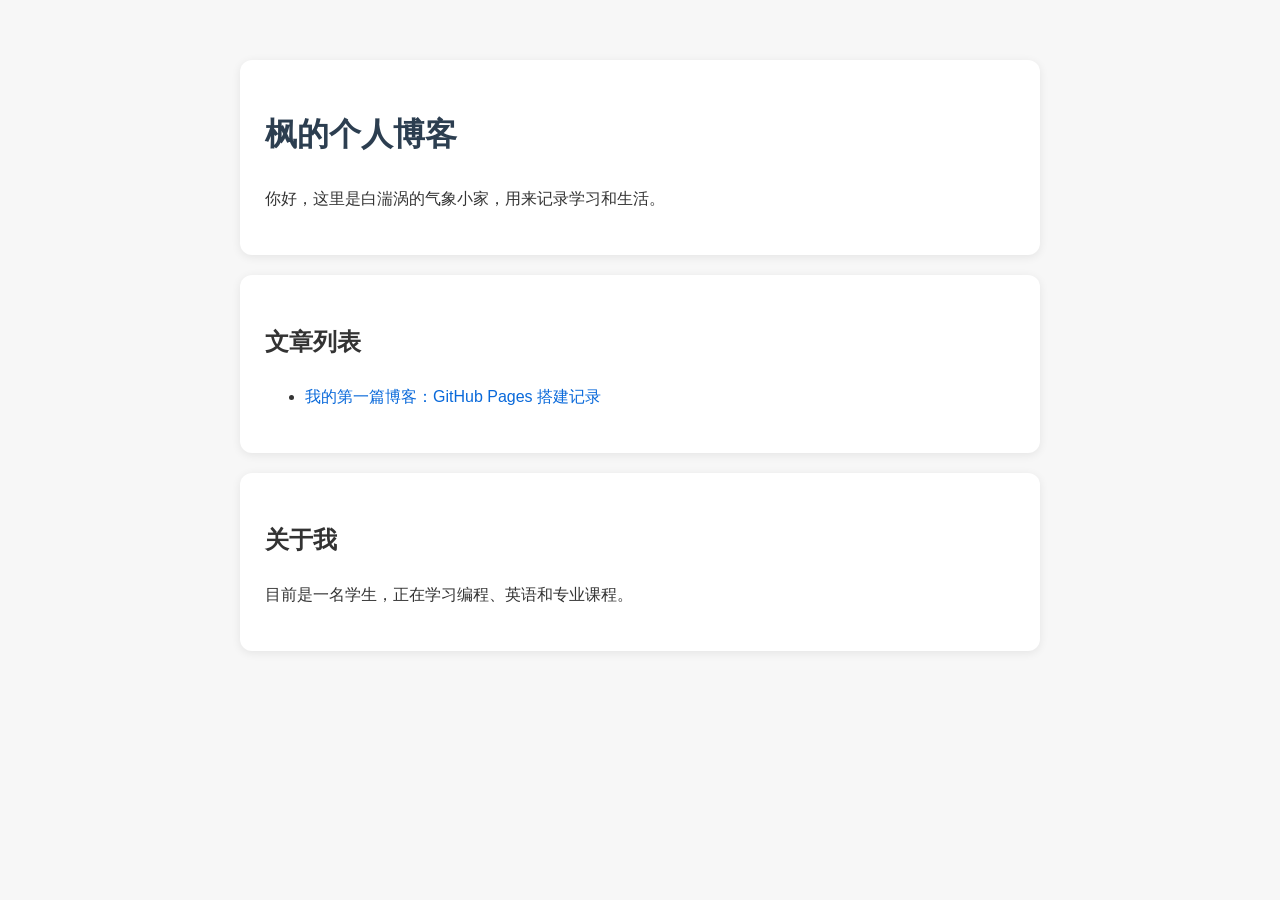
==== index.html @ 19059e26 "Update index.html" ====
<!DOCTYPE html>
<html lang="zh-CN">
<head>
  <meta charset="UTF-8">
  <title>白湍涡的个人博客</title>
  <style>
    body {
      font-family: Arial, "Microsoft YaHei", sans-serif;
      max-width: 800px;
      margin: 60px auto;
      padding: 0 20px;
      line-height: 1.8;
      background-color: #f7f7f7;
      color: #333;
    }

    h1 {
      color: #2c3e50;
    }

    a {
      color: #0969da;
      text-decoration: none;
    }

    .card {
      background: white;
      padding: 25px;
      border-radius: 12px;
      box-shadow: 0 2px 10px rgba(0,0,0,0.08);
      margin-bottom: 20px;
    }
  </style>
</head>
<body>
  <div class="card">
    <h1>枫的个人博客</h1>
    <p>你好，这里是白湍涡的气象小家，用来记录学习和生活。</p>
  </div>

  <div class="card">
    <h2>文章列表</h2>
    <ul>
      <li><a href="#">我的第一篇博客：GitHub Pages 搭建记录</a></li>
    </ul>
  </div>

  <div class="card">
    <h2>关于我</h2>
    <p>目前是一名学生，正在学习编程、英语和专业课程。</p>
  </div>
</body>
</html>
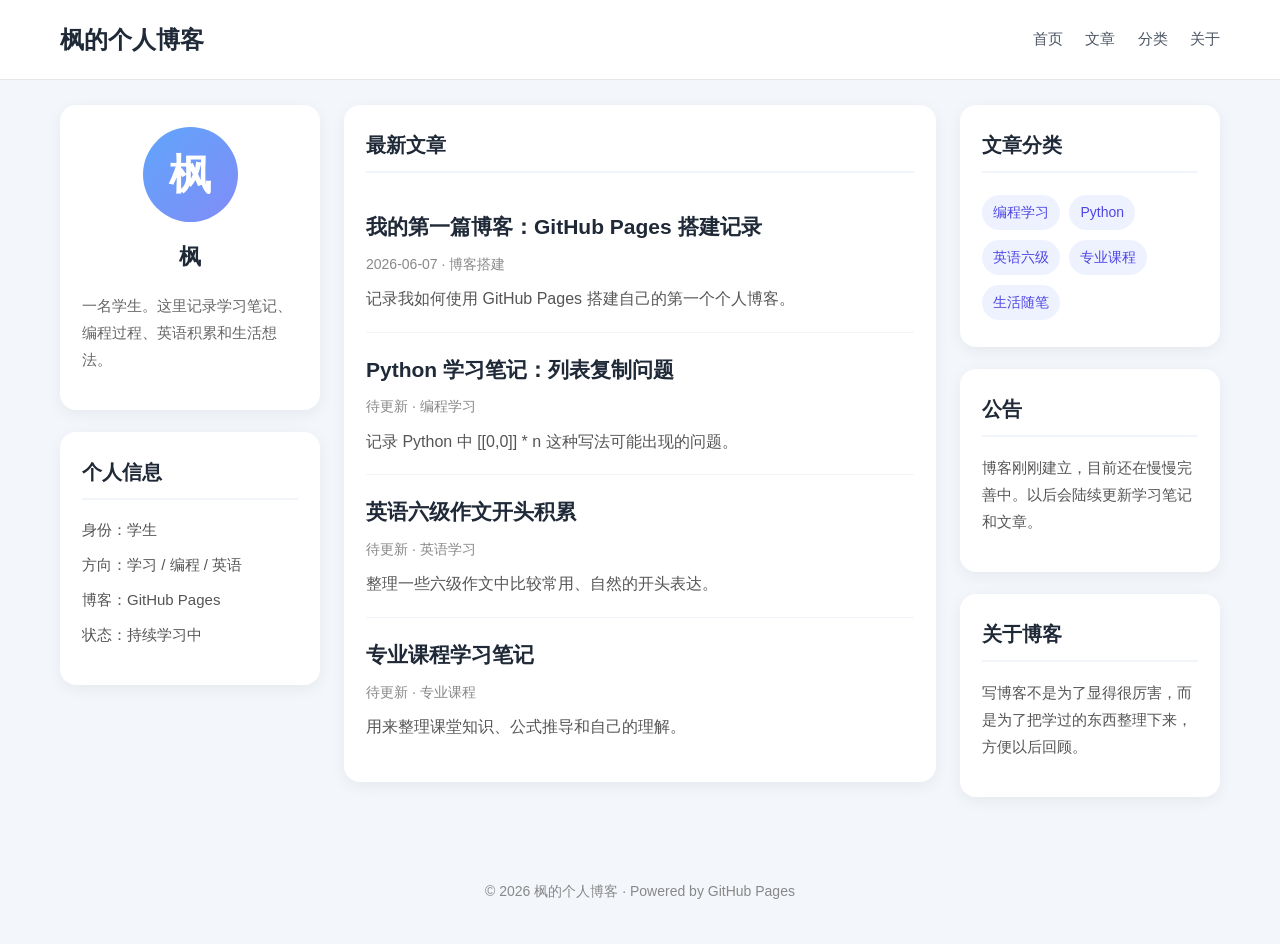
==== commit 3dee531d: "初始的页面" ====
--- a/index.html
+++ b/index.html
@@ -2,52 +2,322 @@
 <html lang="zh-CN">
 <head>
   <meta charset="UTF-8">
-  <title>白湍涡的个人博客</title>
+  <meta name="viewport" content="width=device-width, initial-scale=1.0">
+  <title>枫的个人博客</title>
+
   <style>
+    * {
+      box-sizing: border-box;
+    }
+
     body {
+      margin: 0;
       font-family: Arial, "Microsoft YaHei", sans-serif;
-      max-width: 800px;
-      margin: 60px auto;
+      background: #f3f6fb;
+      color: #333;
+      line-height: 1.8;
+    }
+
+    a {
+      color: #2563eb;
+      text-decoration: none;
+    }
+
+    a:hover {
+      text-decoration: underline;
+    }
+
+    .top {
+      background: white;
+      border-bottom: 1px solid #e5e7eb;
+      padding: 18px 0;
+      margin-bottom: 25px;
+    }
+
+    .top-inner {
+      max-width: 1200px;
+      margin: 0 auto;
       padding: 0 20px;
-      line-height: 1.8;
-      background-color: #f7f7f7;
-      color: #333;
-    }
-
-    h1 {
-      color: #2c3e50;
-    }
-
-    a {
-      color: #0969da;
-      text-decoration: none;
+      display: flex;
+      justify-content: space-between;
+      align-items: center;
+    }
+
+    .site-title {
+      font-size: 24px;
+      font-weight: bold;
+      color: #1f2937;
+    }
+
+    .nav a {
+      margin-left: 18px;
+      color: #4b5563;
+      font-size: 15px;
+    }
+
+    .container {
+      max-width: 1200px;
+      margin: 0 auto;
+      padding: 0 20px 40px;
+      display: grid;
+      grid-template-columns: 260px 1fr 260px;
+      gap: 24px;
     }
 
     .card {
       background: white;
-      padding: 25px;
-      border-radius: 12px;
-      box-shadow: 0 2px 10px rgba(0,0,0,0.08);
-      margin-bottom: 20px;
+      border-radius: 16px;
+      padding: 22px;
+      box-shadow: 0 4px 16px rgba(0, 0, 0, 0.06);
+      margin-bottom: 22px;
+    }
+
+    .card h2 {
+      margin-top: 0;
+      font-size: 20px;
+      color: #1f2937;
+      border-bottom: 2px solid #f1f5f9;
+      padding-bottom: 8px;
+    }
+
+    .profile {
+      text-align: center;
+    }
+
+    .avatar {
+      width: 95px;
+      height: 95px;
+      border-radius: 50%;
+      background: linear-gradient(135deg, #60a5fa, #818cf8);
+      color: white;
+      font-size: 42px;
+      font-weight: bold;
+      display: flex;
+      align-items: center;
+      justify-content: center;
+      margin: 0 auto 15px;
+    }
+
+    .name {
+      font-size: 22px;
+      font-weight: bold;
+      color: #1f2937;
+      margin-bottom: 8px;
+    }
+
+    .intro {
+      color: #666;
+      font-size: 15px;
+      text-align: left;
+    }
+
+    .info-list {
+      padding: 0;
+      list-style: none;
+      font-size: 15px;
+      color: #555;
+    }
+
+    .info-list li {
+      margin-bottom: 8px;
+    }
+
+    .article {
+      padding: 18px 0;
+      border-bottom: 1px solid #f1f5f9;
+    }
+
+    .article:last-child {
+      border-bottom: none;
+    }
+
+    .article h3 {
+      margin: 0 0 6px;
+      font-size: 21px;
+    }
+
+    .article h3 a {
+      color: #1f2937;
+    }
+
+    .article h3 a:hover {
+      color: #2563eb;
+    }
+
+    .meta {
+      color: #888;
+      font-size: 14px;
+      margin-bottom: 8px;
+    }
+
+    .summary {
+      color: #555;
+      margin: 0;
+    }
+
+    .tag {
+      display: inline-block;
+      background: #eef2ff;
+      color: #4f46e5;
+      padding: 5px 11px;
+      border-radius: 999px;
+      font-size: 14px;
+      margin: 5px 5px 5px 0;
+    }
+
+    .notice {
+      color: #555;
+      font-size: 15px;
+    }
+
+    .footer {
+      max-width: 1200px;
+      margin: 20px auto 40px;
+      text-align: center;
+      color: #888;
+      font-size: 14px;
+    }
+
+    @media (max-width: 900px) {
+      .container {
+        grid-template-columns: 1fr;
+      }
+
+      .top-inner {
+        flex-direction: column;
+        gap: 10px;
+      }
+
+      .nav a {
+        margin: 0 8px;
+      }
     }
   </style>
 </head>
+
 <body>
-  <div class="card">
-    <h1>枫的个人博客</h1>
-    <p>你好，这里是白湍涡的气象小家，用来记录学习和生活。</p>
-  </div>
-
-  <div class="card">
-    <h2>文章列表</h2>
-    <ul>
-      <li><a href="#">我的第一篇博客：GitHub Pages 搭建记录</a></li>
-    </ul>
-  </div>
-
-  <div class="card">
-    <h2>关于我</h2>
-    <p>目前是一名学生，正在学习编程、英语和专业课程。</p>
-  </div>
+
+  <header class="top">
+    <div class="top-inner">
+      <div class="site-title">枫的个人博客</div>
+
+      <nav class="nav">
+        <a href="index.html">首页</a>
+        <a href="#articles">文章</a>
+        <a href="#categories">分类</a>
+        <a href="#about">关于</a>
+      </nav>
+    </div>
+  </header>
+
+  <main class="container">
+
+    <!-- 左边：个人信息 -->
+    <aside class="left">
+
+      <section class="card profile">
+        <div class="avatar">枫</div>
+        <div class="name">枫</div>
+        <p class="intro">
+          一名学生。这里记录学习笔记、编程过程、英语积累和生活想法。
+        </p>
+      </section>
+
+      <section class="card">
+        <h2>个人信息</h2>
+        <ul class="info-list">
+          <li>身份：学生</li>
+          <li>方向：学习 / 编程 / 英语</li>
+          <li>博客：GitHub Pages</li>
+          <li>状态：持续学习中</li>
+        </ul>
+      </section>
+
+    </aside>
+
+    <!-- 中间：文章列表 -->
+    <section class="middle" id="articles">
+
+      <section class="card">
+        <h2>最新文章</h2>
+
+        <article class="article">
+          <h3>
+            <a href="post/my-first-blog.html">我的第一篇博客：GitHub Pages 搭建记录</a>
+          </h3>
+          <div class="meta">2026-06-07 · 博客搭建</div>
+          <p class="summary">
+            记录我如何使用 GitHub Pages 搭建自己的第一个个人博客。
+          </p>
+        </article>
+
+        <article class="article">
+          <h3>
+            <a href="#">Python 学习笔记：列表复制问题</a>
+          </h3>
+          <div class="meta">待更新 · 编程学习</div>
+          <p class="summary">
+            记录 Python 中 [[0,0]] * n 这种写法可能出现的问题。
+          </p>
+        </article>
+
+        <article class="article">
+          <h3>
+            <a href="#">英语六级作文开头积累</a>
+          </h3>
+          <div class="meta">待更新 · 英语学习</div>
+          <p class="summary">
+            整理一些六级作文中比较常用、自然的开头表达。
+          </p>
+        </article>
+
+        <article class="article">
+          <h3>
+            <a href="#">专业课程学习笔记</a>
+          </h3>
+          <div class="meta">待更新 · 专业课程</div>
+          <p class="summary">
+            用来整理课堂知识、公式推导和自己的理解。
+          </p>
+        </article>
+
+      </section>
+
+    </section>
+
+    <!-- 右边：分类和公告 -->
+    <aside class="right">
+
+      <section class="card" id="categories">
+        <h2>文章分类</h2>
+        <span class="tag">编程学习</span>
+        <span class="tag">Python</span>
+        <span class="tag">英语六级</span>
+        <span class="tag">专业课程</span>
+        <span class="tag">生活随笔</span>
+      </section>
+
+      <section class="card">
+        <h2>公告</h2>
+        <p class="notice">
+          博客刚刚建立，目前还在慢慢完善中。以后会陆续更新学习笔记和文章。
+        </p>
+      </section>
+
+      <section class="card" id="about">
+        <h2>关于博客</h2>
+        <p class="notice">
+          写博客不是为了显得很厉害，而是为了把学过的东西整理下来，方便以后回顾。
+        </p>
+      </section>
+
+    </aside>
+
+  </main>
+
+  <footer class="footer">
+    © 2026 枫的个人博客 · Powered by GitHub Pages
+  </footer>
+
 </body>
 </html>
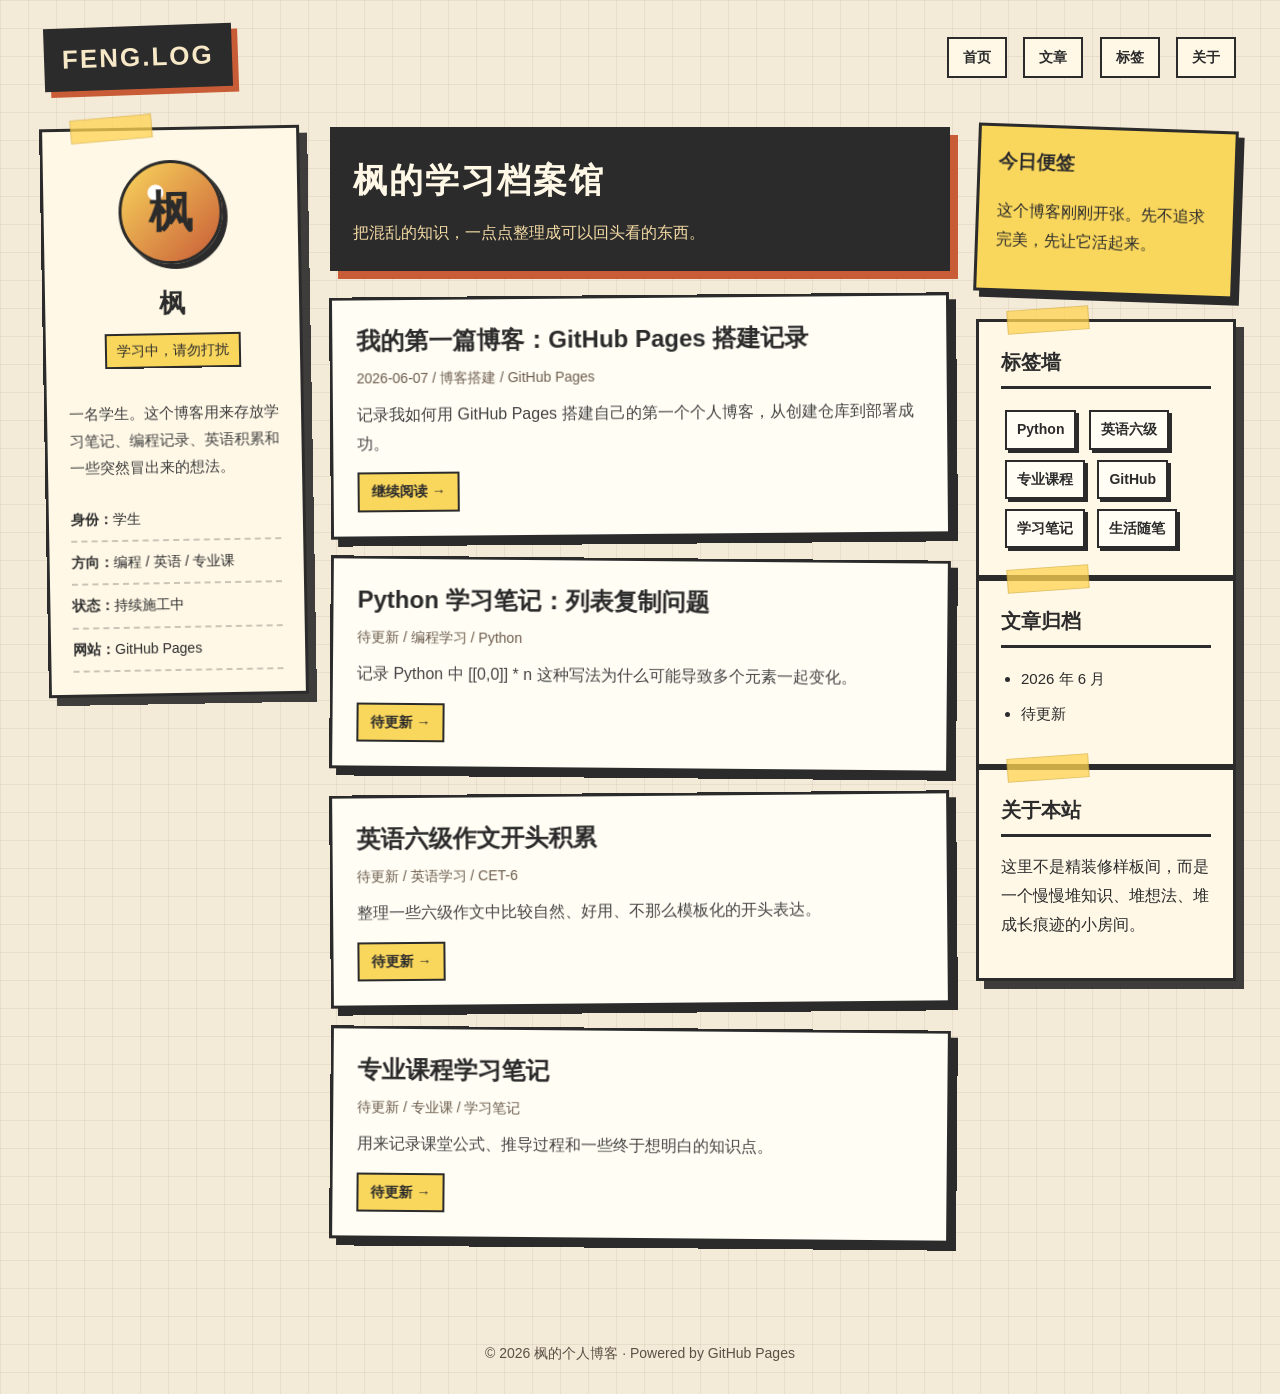
==== commit 43a6f3b7: "初始的页面" ====
--- a/index.html
+++ b/index.html
@@ -10,186 +10,327 @@
       box-sizing: border-box;
     }
 
+    html {
+      scroll-behavior: smooth;
+    }
+
     body {
       margin: 0;
-      font-family: Arial, "Microsoft YaHei", sans-serif;
-      background: #f3f6fb;
-      color: #333;
+      font-family: "Microsoft YaHei", Arial, sans-serif;
+      color: #2b2b2b;
       line-height: 1.8;
+
+      background-color: #f4ead8;
+      background-image:
+        linear-gradient(rgba(90, 70, 50, 0.08) 1px, transparent 1px),
+        linear-gradient(90deg, rgba(90, 70, 50, 0.08) 1px, transparent 1px);
+      background-size: 28px 28px;
     }
 
     a {
-      color: #2563eb;
+      color: inherit;
       text-decoration: none;
     }
 
-    a:hover {
-      text-decoration: underline;
-    }
-
-    .top {
-      background: white;
-      border-bottom: 1px solid #e5e7eb;
-      padding: 18px 0;
-      margin-bottom: 25px;
-    }
-
-    .top-inner {
-      max-width: 1200px;
-      margin: 0 auto;
-      padding: 0 20px;
+    .top-bar {
+      max-width: 1240px;
+      margin: 26px auto 18px;
+      padding: 0 24px;
       display: flex;
       justify-content: space-between;
       align-items: center;
     }
 
-    .site-title {
-      font-size: 24px;
+    .logo {
+      font-size: 26px;
+      font-weight: 900;
+      letter-spacing: 2px;
+      background: #2b2b2b;
+      color: #f7e8c8;
+      padding: 8px 18px;
+      transform: rotate(-2deg);
+      box-shadow: 6px 6px 0 #c85c37;
+    }
+
+    .nav a {
+      display: inline-block;
+      margin-left: 12px;
+      padding: 6px 14px;
+      border: 2px solid #2b2b2b;
+      background: #fff8e7;
+      font-size: 14px;
       font-weight: bold;
-      color: #1f2937;
-    }
-
-    .nav a {
-      margin-left: 18px;
-      color: #4b5563;
-      font-size: 15px;
-    }
-
-    .container {
-      max-width: 1200px;
+      transition: 0.2s;
+    }
+
+    .nav a:hover {
+      transform: translateY(-3px) rotate(-2deg);
+      background: #f9d65c;
+    }
+
+    .layout {
+      max-width: 1240px;
       margin: 0 auto;
-      padding: 0 20px 40px;
+      padding: 20px 24px 50px;
       display: grid;
       grid-template-columns: 260px 1fr 260px;
-      gap: 24px;
-    }
-
-    .card {
-      background: white;
-      border-radius: 16px;
+      gap: 26px;
+      align-items: start;
+    }
+
+    .panel {
+      background: #fff8e7;
+      border: 3px solid #2b2b2b;
+      box-shadow: 8px 8px 0 rgba(43, 43, 43, 0.9);
       padding: 22px;
-      box-shadow: 0 4px 16px rgba(0, 0, 0, 0.06);
-      margin-bottom: 22px;
-    }
-
-    .card h2 {
-      margin-top: 0;
-      font-size: 20px;
-      color: #1f2937;
-      border-bottom: 2px solid #f1f5f9;
-      padding-bottom: 8px;
-    }
-
-    .profile {
+      position: relative;
+    }
+
+    .panel::before {
+      content: "";
+      position: absolute;
+      width: 80px;
+      height: 22px;
+      background: rgba(255, 211, 80, 0.75);
+      top: -14px;
+      left: 28px;
+      transform: rotate(-4deg);
+      border: 1px solid rgba(0,0,0,0.12);
+    }
+
+    .profile-card {
       text-align: center;
+      transform: rotate(-1deg);
     }
 
     .avatar {
-      width: 95px;
-      height: 95px;
+      width: 104px;
+      height: 104px;
+      margin: 8px auto 16px;
       border-radius: 50%;
-      background: linear-gradient(135deg, #60a5fa, #818cf8);
-      color: white;
-      font-size: 42px;
-      font-weight: bold;
+      border: 3px solid #2b2b2b;
+      background:
+        radial-gradient(circle at 35% 30%, #fff 0 8%, transparent 9%),
+        linear-gradient(135deg, #f9d65c, #c85c37);
       display: flex;
       align-items: center;
       justify-content: center;
-      margin: 0 auto 15px;
+      font-size: 44px;
+      font-weight: 900;
+      color: #2b2b2b;
+      box-shadow: 5px 5px 0 #2b2b2b;
+      transition: 0.3s;
+    }
+
+    .avatar:hover {
+      transform: rotate(8deg) scale(1.06);
     }
 
     .name {
-      font-size: 22px;
+      font-size: 26px;
+      font-weight: 900;
+      margin-bottom: 6px;
+    }
+
+    .motto {
+      font-size: 14px;
+      background: #f9d65c;
+      display: inline-block;
+      padding: 3px 10px;
+      border: 2px solid #2b2b2b;
+      margin-bottom: 16px;
+    }
+
+    .profile-text {
+      text-align: left;
+      font-size: 15px;
+      color: #3f3f3f;
+    }
+
+    .info-list {
+      list-style: none;
+      padding: 0;
+      margin: 18px 0 0;
+      text-align: left;
+      font-size: 14px;
+    }
+
+    .info-list li {
+      border-bottom: 2px dashed rgba(43, 43, 43, 0.25);
+      padding: 8px 0;
+    }
+
+    .center-title {
+      margin: 0 0 24px;
+      padding: 20px;
+      border: 3px solid #2b2b2b;
+      background: #2b2b2b;
+      color: #fff8e7;
+      box-shadow: 8px 8px 0 #c85c37;
+    }
+
+    .center-title h1 {
+      margin: 0;
+      font-size: 34px;
+      letter-spacing: 2px;
+    }
+
+    .center-title p {
+      margin: 8px 0 0;
+      color: #f5dca6;
+    }
+
+    .article {
+      background: #fffdf4;
+      border: 3px solid #2b2b2b;
+      margin-bottom: 22px;
+      padding: 24px;
+      box-shadow: 7px 7px 0 #2b2b2b;
+      position: relative;
+      transition: 0.22s;
+    }
+
+    .article:nth-child(odd) {
+      transform: rotate(0.5deg);
+    }
+
+    .article:nth-child(even) {
+      transform: rotate(-0.5deg);
+    }
+
+    .article:hover {
+      transform: translateY(-6px) rotate(0deg);
+      box-shadow: 11px 11px 0 #c85c37;
+    }
+
+    .article h2 {
+      margin: 0 0 8px;
+      font-size: 24px;
+      line-height: 1.4;
+    }
+
+    .article h2 a:hover {
+      color: #c85c37;
+    }
+
+    .meta {
+      font-size: 14px;
+      color: #6b5b4b;
+      margin-bottom: 10px;
+    }
+
+    .summary {
+      margin: 0;
+      color: #444;
+    }
+
+    .read-more {
+      display: inline-block;
+      margin-top: 14px;
+      padding: 5px 12px;
+      background: #f9d65c;
+      border: 2px solid #2b2b2b;
       font-weight: bold;
-      color: #1f2937;
-      margin-bottom: 8px;
-    }
-
-    .intro {
-      color: #666;
-      font-size: 15px;
-      text-align: left;
-    }
-
-    .info-list {
-      padding: 0;
-      list-style: none;
-      font-size: 15px;
-      color: #555;
-    }
-
-    .info-list li {
-      margin-bottom: 8px;
-    }
-
-    .article {
-      padding: 18px 0;
-      border-bottom: 1px solid #f1f5f9;
-    }
-
-    .article:last-child {
-      border-bottom: none;
-    }
-
-    .article h3 {
-      margin: 0 0 6px;
-      font-size: 21px;
-    }
-
-    .article h3 a {
-      color: #1f2937;
-    }
-
-    .article h3 a:hover {
-      color: #2563eb;
-    }
-
-    .meta {
-      color: #888;
-      font-size: 14px;
-      margin-bottom: 8px;
-    }
-
-    .summary {
-      color: #555;
-      margin: 0;
+      font-size: 14px;
+      transition: 0.2s;
+    }
+
+    .read-more:hover {
+      background: #c85c37;
+      color: white;
+      transform: translateX(5px);
+    }
+
+    .side-title {
+      margin-top: 0;
+      font-size: 20px;
+      border-bottom: 3px solid #2b2b2b;
+      padding-bottom: 6px;
     }
 
     .tag {
       display: inline-block;
-      background: #eef2ff;
-      color: #4f46e5;
-      padding: 5px 11px;
-      border-radius: 999px;
-      font-size: 14px;
-      margin: 5px 5px 5px 0;
-    }
-
-    .notice {
-      color: #555;
+      border: 2px solid #2b2b2b;
+      background: #fffdf4;
+      padding: 5px 10px;
+      margin: 5px 4px;
+      font-size: 14px;
+      font-weight: bold;
+      box-shadow: 3px 3px 0 #2b2b2b;
+      transition: 0.2s;
+    }
+
+    .tag:hover {
+      background: #f9d65c;
+      transform: rotate(-4deg);
+    }
+
+    .note {
+      background: #f9d65c;
+      border: 3px solid #2b2b2b;
+      box-shadow: 6px 6px 0 #2b2b2b;
+      padding: 18px;
+      margin-bottom: 24px;
+      transform: rotate(2deg);
+    }
+
+    .note h3 {
+      margin-top: 0;
+    }
+
+    .archive-list {
+      padding-left: 20px;
       font-size: 15px;
     }
 
+    .archive-list li {
+      margin-bottom: 8px;
+    }
+
     .footer {
-      max-width: 1200px;
-      margin: 20px auto 40px;
       text-align: center;
-      color: #888;
-      font-size: 14px;
-    }
-
-    @media (max-width: 900px) {
-      .container {
+      padding: 28px;
+      font-size: 14px;
+      color: #5c5146;
+    }
+
+    @keyframes appear {
+      from {
+        opacity: 0;
+        transform: translateY(20px);
+      }
+
+      to {
+        opacity: 1;
+      }
+    }
+
+    .panel,
+    .article,
+    .center-title,
+    .note {
+      animation: appear 0.7s ease both;
+    }
+
+    @media (max-width: 980px) {
+      .layout {
         grid-template-columns: 1fr;
       }
 
-      .top-inner {
+      .profile-card,
+      .article:nth-child(odd),
+      .article:nth-child(even),
+      .note {
+        transform: none;
+      }
+
+      .top-bar {
         flex-direction: column;
-        gap: 10px;
+        gap: 18px;
       }
 
       .nav a {
-        margin: 0 8px;
+        margin: 5px;
       }
     }
   </style>
@@ -197,117 +338,127 @@
 
 <body>
 
-  <header class="top">
-    <div class="top-inner">
-      <div class="site-title">枫的个人博客</div>
-
-      <nav class="nav">
-        <a href="index.html">首页</a>
-        <a href="#articles">文章</a>
-        <a href="#categories">分类</a>
-        <a href="#about">关于</a>
-      </nav>
-    </div>
+  <header class="top-bar">
+    <div class="logo">FENG.LOG</div>
+
+    <nav class="nav">
+      <a href="index.html">首页</a>
+      <a href="#articles">文章</a>
+      <a href="#tags">标签</a>
+      <a href="#about">关于</a>
+    </nav>
   </header>
 
-  <main class="container">
-
-    <!-- 左边：个人信息 -->
+  <main class="layout">
+
+    <!-- 左栏：个人档案 -->
     <aside class="left">
 
-      <section class="card profile">
+      <section class="panel profile-card">
         <div class="avatar">枫</div>
         <div class="name">枫</div>
-        <p class="intro">
-          一名学生。这里记录学习笔记、编程过程、英语积累和生活想法。
-        </p>
-      </section>
-
-      <section class="card">
-        <h2>个人信息</h2>
+        <div class="motto">学习中，请勿打扰</div>
+
+        <p class="profile-text">
+          一名学生。这个博客用来存放学习笔记、编程记录、英语积累和一些突然冒出来的想法。
+        </p>
+
         <ul class="info-list">
-          <li>身份：学生</li>
-          <li>方向：学习 / 编程 / 英语</li>
-          <li>博客：GitHub Pages</li>
-          <li>状态：持续学习中</li>
+          <li><strong>身份：</strong>学生</li>
+          <li><strong>方向：</strong>编程 / 英语 / 专业课</li>
+          <li><strong>状态：</strong>持续施工中</li>
+          <li><strong>网站：</strong>GitHub Pages</li>
         </ul>
       </section>
 
     </aside>
 
-    <!-- 中间：文章列表 -->
+    <!-- 中栏：文章 -->
     <section class="middle" id="articles">
 
-      <section class="card">
-        <h2>最新文章</h2>
-
-        <article class="article">
-          <h3>
-            <a href="post/my-first-blog.html">我的第一篇博客：GitHub Pages 搭建记录</a>
-          </h3>
-          <div class="meta">2026-06-07 · 博客搭建</div>
-          <p class="summary">
-            记录我如何使用 GitHub Pages 搭建自己的第一个个人博客。
-          </p>
-        </article>
-
-        <article class="article">
-          <h3>
-            <a href="#">Python 学习笔记：列表复制问题</a>
-          </h3>
-          <div class="meta">待更新 · 编程学习</div>
-          <p class="summary">
-            记录 Python 中 [[0,0]] * n 这种写法可能出现的问题。
-          </p>
-        </article>
-
-        <article class="article">
-          <h3>
-            <a href="#">英语六级作文开头积累</a>
-          </h3>
-          <div class="meta">待更新 · 英语学习</div>
-          <p class="summary">
-            整理一些六级作文中比较常用、自然的开头表达。
-          </p>
-        </article>
-
-        <article class="article">
-          <h3>
-            <a href="#">专业课程学习笔记</a>
-          </h3>
-          <div class="meta">待更新 · 专业课程</div>
-          <p class="summary">
-            用来整理课堂知识、公式推导和自己的理解。
-          </p>
-        </article>
-
+      <div class="center-title">
+        <h1>枫的学习档案馆</h1>
+        <p>把混乱的知识，一点点整理成可以回头看的东西。</p>
+      </div>
+
+      <article class="article">
+        <h2>
+          <a href="post/my-first-blog.html">我的第一篇博客：GitHub Pages 搭建记录</a>
+        </h2>
+        <div class="meta">2026-06-07 / 博客搭建 / GitHub Pages</div>
+        <p class="summary">
+          记录我如何用 GitHub Pages 搭建自己的第一个个人博客，从创建仓库到部署成功。
+        </p>
+        <a class="read-more" href="post/my-first-blog.html">继续阅读 →</a>
+      </article>
+
+      <article class="article">
+        <h2>
+          <a href="#">Python 学习笔记：列表复制问题</a>
+        </h2>
+        <div class="meta">待更新 / 编程学习 / Python</div>
+        <p class="summary">
+          记录 Python 中 [[0,0]] * n 这种写法为什么可能导致多个元素一起变化。
+        </p>
+        <a class="read-more" href="#">待更新 →</a>
+      </article>
+
+      <article class="article">
+        <h2>
+          <a href="#">英语六级作文开头积累</a>
+        </h2>
+        <div class="meta">待更新 / 英语学习 / CET-6</div>
+        <p class="summary">
+          整理一些六级作文中比较自然、好用、不那么模板化的开头表达。
+        </p>
+        <a class="read-more" href="#">待更新 →</a>
+      </article>
+
+      <article class="article">
+        <h2>
+          <a href="#">专业课程学习笔记</a>
+        </h2>
+        <div class="meta">待更新 / 专业课 / 学习笔记</div>
+        <p class="summary">
+          用来记录课堂公式、推导过程和一些终于想明白的知识点。
+        </p>
+        <a class="read-more" href="#">待更新 →</a>
+      </article>
+
+    </section>
+
+    <!-- 右栏：便签、标签、归档 -->
+    <aside class="right">
+
+      <section class="note">
+        <h3>今日便签</h3>
+        <p>
+          这个博客刚刚开张。先不追求完美，先让它活起来。
+        </p>
       </section>
 
-    </section>
-
-    <!-- 右边：分类和公告 -->
-    <aside class="right">
-
-      <section class="card" id="categories">
-        <h2>文章分类</h2>
-        <span class="tag">编程学习</span>
+      <section class="panel" id="tags">
+        <h2 class="side-title">标签墙</h2>
         <span class="tag">Python</span>
         <span class="tag">英语六级</span>
         <span class="tag">专业课程</span>
+        <span class="tag">GitHub</span>
+        <span class="tag">学习笔记</span>
         <span class="tag">生活随笔</span>
       </section>
 
-      <section class="card">
-        <h2>公告</h2>
-        <p class="notice">
-          博客刚刚建立，目前还在慢慢完善中。以后会陆续更新学习笔记和文章。
-        </p>
+      <section class="panel">
+        <h2 class="side-title">文章归档</h2>
+        <ul class="archive-list">
+          <li>2026 年 6 月</li>
+          <li>待更新</li>
+        </ul>
       </section>
 
-      <section class="card" id="about">
-        <h2>关于博客</h2>
-        <p class="notice">
-          写博客不是为了显得很厉害，而是为了把学过的东西整理下来，方便以后回顾。
+      <section class="panel" id="about">
+        <h2 class="side-title">关于本站</h2>
+        <p>
+          这里不是精装修样板间，而是一个慢慢堆知识、堆想法、堆成长痕迹的小房间。
         </p>
       </section>
 
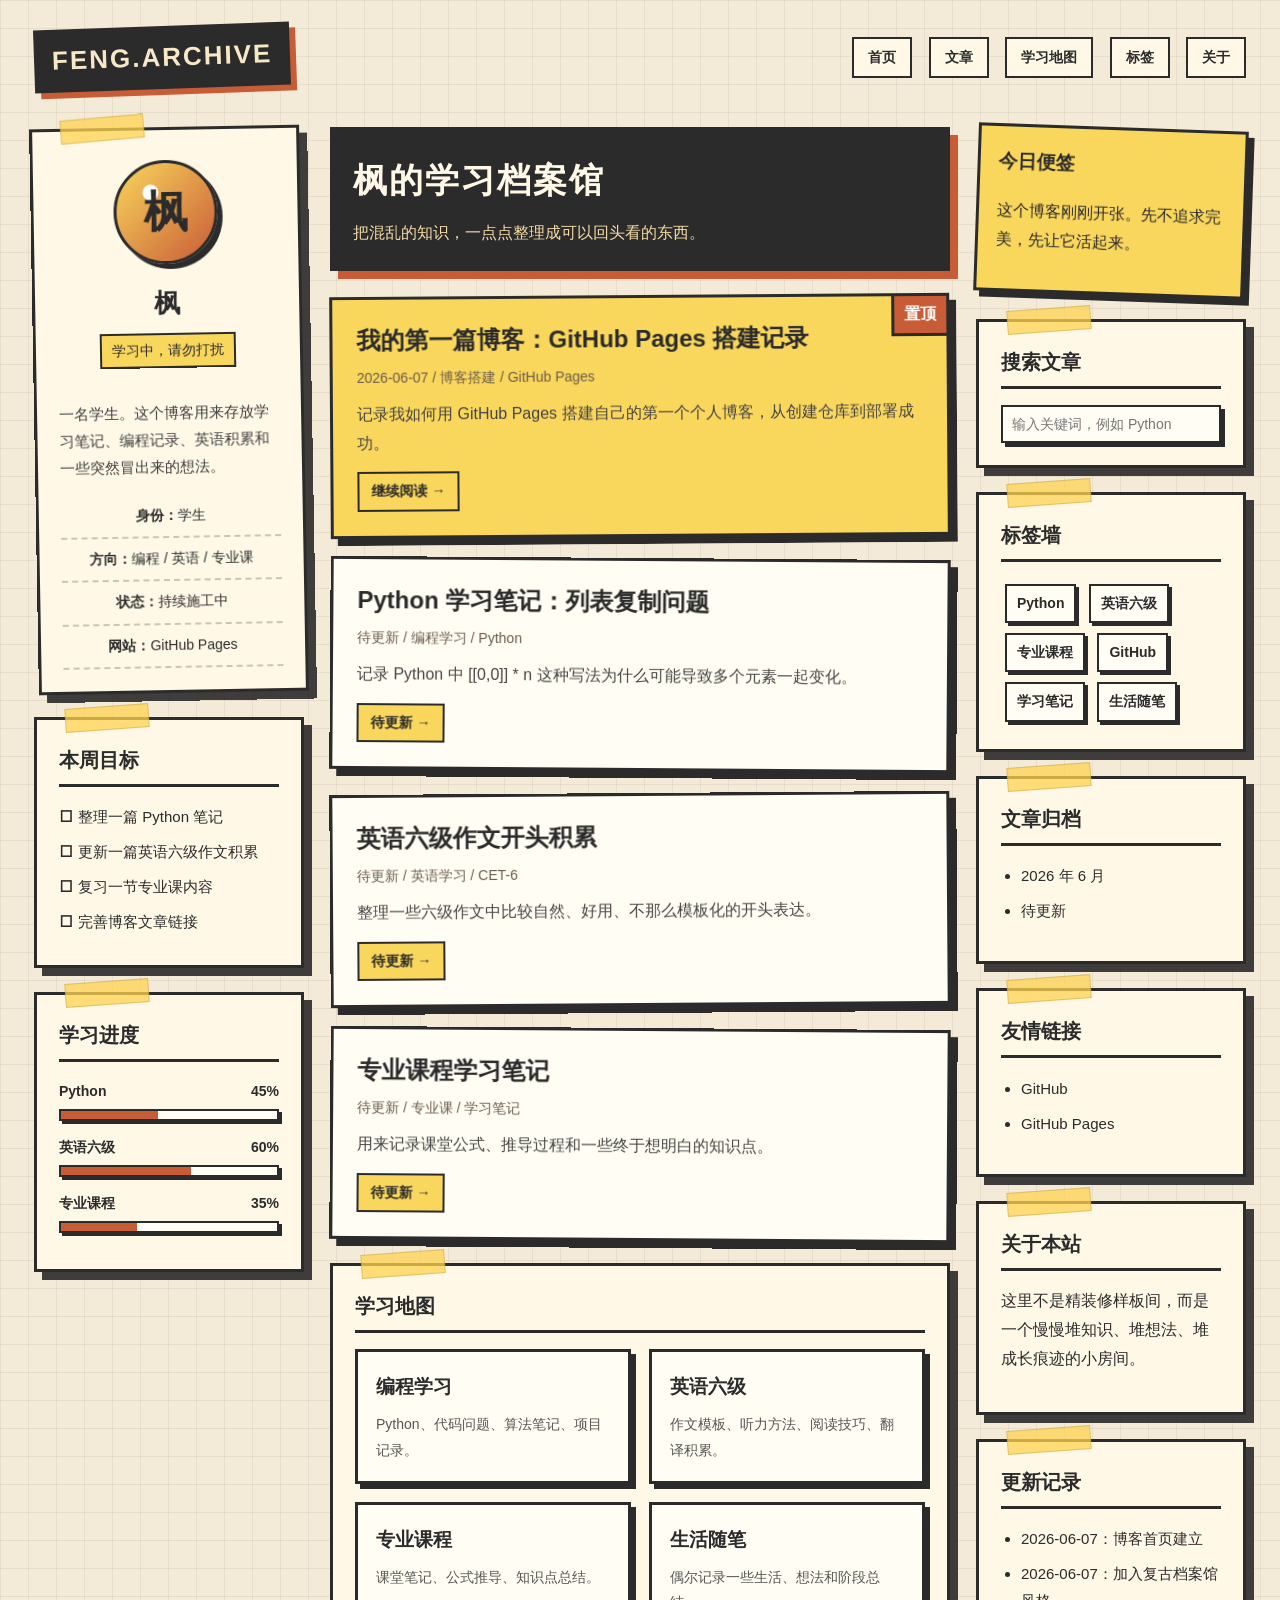
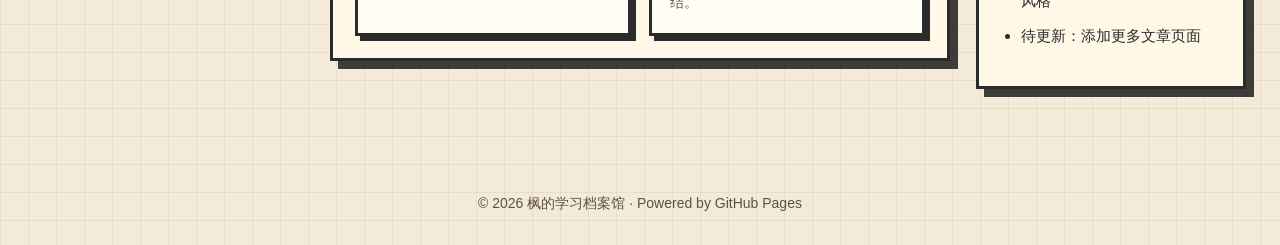
==== commit 8044ea64: "初始的页面-复古" ====
--- a/index.html
+++ b/index.html
@@ -3,7 +3,7 @@
 <head>
   <meta charset="UTF-8">
   <meta name="viewport" content="width=device-width, initial-scale=1.0">
-  <title>枫的个人博客</title>
+  <title>枫的学习档案馆</title>
 
   <style>
     * {
@@ -19,7 +19,6 @@
       font-family: "Microsoft YaHei", Arial, sans-serif;
       color: #2b2b2b;
       line-height: 1.8;
-
       background-color: #f4ead8;
       background-image:
         linear-gradient(rgba(90, 70, 50, 0.08) 1px, transparent 1px),
@@ -33,7 +32,7 @@
     }
 
     .top-bar {
-      max-width: 1240px;
+      max-width: 1260px;
       margin: 26px auto 18px;
       padding: 0 24px;
       display: flex;
@@ -69,11 +68,11 @@
     }
 
     .layout {
-      max-width: 1240px;
+      max-width: 1260px;
       margin: 0 auto;
       padding: 20px 24px 50px;
       display: grid;
-      grid-template-columns: 260px 1fr 260px;
+      grid-template-columns: 270px 1fr 270px;
       gap: 26px;
       align-items: start;
     }
@@ -84,18 +83,26 @@
       box-shadow: 8px 8px 0 rgba(43, 43, 43, 0.9);
       padding: 22px;
       position: relative;
+      margin-bottom: 24px;
     }
 
     .panel::before {
       content: "";
       position: absolute;
-      width: 80px;
+      width: 82px;
       height: 22px;
       background: rgba(255, 211, 80, 0.75);
       top: -14px;
       left: 28px;
       transform: rotate(-4deg);
       border: 1px solid rgba(0,0,0,0.12);
+    }
+
+    .panel h2 {
+      margin-top: 0;
+      font-size: 20px;
+      border-bottom: 3px solid #2b2b2b;
+      padding-bottom: 6px;
     }
 
     .profile-card {
@@ -150,14 +157,54 @@
     .info-list {
       list-style: none;
       padding: 0;
-      margin: 18px 0 0;
-      text-align: left;
+      margin: 14px 0 0;
       font-size: 14px;
     }
 
     .info-list li {
       border-bottom: 2px dashed rgba(43, 43, 43, 0.25);
       padding: 8px 0;
+    }
+
+    .check-list {
+      list-style: none;
+      padding: 0;
+      margin: 0;
+      font-size: 15px;
+    }
+
+    .check-list li {
+      margin: 8px 0;
+    }
+
+    .check-list li::before {
+      content: "☐ ";
+      font-weight: bold;
+    }
+
+    .progress-box {
+      margin-bottom: 14px;
+    }
+
+    .progress-title {
+      display: flex;
+      justify-content: space-between;
+      font-size: 14px;
+      font-weight: bold;
+    }
+
+    .bar {
+      height: 12px;
+      border: 2px solid #2b2b2b;
+      background: #fffdf4;
+      margin-top: 5px;
+      box-shadow: 3px 3px 0 #2b2b2b;
+    }
+
+    .bar span {
+      display: block;
+      height: 100%;
+      background: #c85c37;
     }
 
     .center-title {
@@ -191,11 +238,11 @@
     }
 
     .article:nth-child(odd) {
-      transform: rotate(0.5deg);
+      transform: rotate(0.4deg);
     }
 
     .article:nth-child(even) {
-      transform: rotate(-0.5deg);
+      transform: rotate(-0.4deg);
     }
 
     .article:hover {
@@ -241,28 +288,50 @@
       transform: translateX(5px);
     }
 
-    .side-title {
-      margin-top: 0;
-      font-size: 20px;
-      border-bottom: 3px solid #2b2b2b;
-      padding-bottom: 6px;
-    }
-
-    .tag {
-      display: inline-block;
-      border: 2px solid #2b2b2b;
+    .pinned {
+      background: #f9d65c;
+    }
+
+    .pinned::after {
+      content: "置顶";
+      position: absolute;
+      top: -3px;
+      right: -3px;
+      background: #c85c37;
+      color: white;
+      border: 3px solid #2b2b2b;
+      padding: 4px 10px;
+      font-weight: bold;
+    }
+
+    .map-grid {
+      display: grid;
+      grid-template-columns: 1fr 1fr;
+      gap: 18px;
+    }
+
+    .map-card {
       background: #fffdf4;
-      padding: 5px 10px;
-      margin: 5px 4px;
-      font-size: 14px;
-      font-weight: bold;
-      box-shadow: 3px 3px 0 #2b2b2b;
+      border: 3px solid #2b2b2b;
+      box-shadow: 5px 5px 0 #2b2b2b;
+      padding: 18px;
       transition: 0.2s;
     }
 
-    .tag:hover {
-      background: #f9d65c;
-      transform: rotate(-4deg);
+    .map-card:hover {
+      transform: translateY(-4px);
+      box-shadow: 7px 7px 0 #c85c37;
+    }
+
+    .map-card h3 {
+      margin: 0 0 8px;
+      font-size: 19px;
+    }
+
+    .map-card p {
+      margin: 0;
+      font-size: 14px;
+      color: #555;
     }
 
     .note {
@@ -278,12 +347,43 @@
       margin-top: 0;
     }
 
-    .archive-list {
+    .search-box input {
+      width: 100%;
+      padding: 9px;
+      border: 2px solid #2b2b2b;
+      background: #fffdf4;
+      font-size: 14px;
+      outline: none;
+      box-shadow: 4px 4px 0 #2b2b2b;
+    }
+
+    .tag {
+      display: inline-block;
+      border: 2px solid #2b2b2b;
+      background: #fffdf4;
+      padding: 5px 10px;
+      margin: 5px 4px;
+      font-size: 14px;
+      font-weight: bold;
+      box-shadow: 3px 3px 0 #2b2b2b;
+      transition: 0.2s;
+    }
+
+    .tag:hover {
+      background: #f9d65c;
+      transform: rotate(-4deg);
+    }
+
+    .archive-list,
+    .link-list,
+    .update-list {
       padding-left: 20px;
       font-size: 15px;
     }
 
-    .archive-list li {
+    .archive-list li,
+    .link-list li,
+    .update-list li {
       margin-bottom: 8px;
     }
 
@@ -308,7 +408,8 @@
     .panel,
     .article,
     .center-title,
-    .note {
+    .note,
+    .map-card {
       animation: appear 0.7s ease both;
     }
 
@@ -332,6 +433,10 @@
       .nav a {
         margin: 5px;
       }
+
+      .map-grid {
+        grid-template-columns: 1fr;
+      }
     }
   </style>
 </head>
@@ -339,11 +444,12 @@
 <body>
 
   <header class="top-bar">
-    <div class="logo">FENG.LOG</div>
+    <div class="logo">FENG.ARCHIVE</div>
 
     <nav class="nav">
       <a href="index.html">首页</a>
       <a href="#articles">文章</a>
+      <a href="#map">学习地图</a>
       <a href="#tags">标签</a>
       <a href="#about">关于</a>
     </nav>
@@ -371,9 +477,47 @@
         </ul>
       </section>
 
+      <section class="panel">
+        <h2>本周目标</h2>
+        <ul class="check-list">
+          <li>整理一篇 Python 笔记</li>
+          <li>更新一篇英语六级作文积累</li>
+          <li>复习一节专业课内容</li>
+          <li>完善博客文章链接</li>
+        </ul>
+      </section>
+
+      <section class="panel">
+        <h2>学习进度</h2>
+
+        <div class="progress-box">
+          <div class="progress-title">
+            <span>Python</span>
+            <span>45%</span>
+          </div>
+          <div class="bar"><span style="width: 45%;"></span></div>
+        </div>
+
+        <div class="progress-box">
+          <div class="progress-title">
+            <span>英语六级</span>
+            <span>60%</span>
+          </div>
+          <div class="bar"><span style="width: 60%;"></span></div>
+        </div>
+
+        <div class="progress-box">
+          <div class="progress-title">
+            <span>专业课程</span>
+            <span>35%</span>
+          </div>
+          <div class="bar"><span style="width: 35%;"></span></div>
+        </div>
+      </section>
+
     </aside>
 
-    <!-- 中栏：文章 -->
+    <!-- 中栏：主要内容 -->
     <section class="middle" id="articles">
 
       <div class="center-title">
@@ -381,7 +525,7 @@
         <p>把混乱的知识，一点点整理成可以回头看的东西。</p>
       </div>
 
-      <article class="article">
+      <article class="article pinned" data-title="GitHub Pages 博客搭建记录">
         <h2>
           <a href="post/my-first-blog.html">我的第一篇博客：GitHub Pages 搭建记录</a>
         </h2>
@@ -392,7 +536,7 @@
         <a class="read-more" href="post/my-first-blog.html">继续阅读 →</a>
       </article>
 
-      <article class="article">
+      <article class="article" data-title="Python 学习笔记 列表复制问题">
         <h2>
           <a href="#">Python 学习笔记：列表复制问题</a>
         </h2>
@@ -403,7 +547,7 @@
         <a class="read-more" href="#">待更新 →</a>
       </article>
 
-      <article class="article">
+      <article class="article" data-title="英语六级作文开头积累">
         <h2>
           <a href="#">英语六级作文开头积累</a>
         </h2>
@@ -414,7 +558,7 @@
         <a class="read-more" href="#">待更新 →</a>
       </article>
 
-      <article class="article">
+      <article class="article" data-title="专业课程学习笔记">
         <h2>
           <a href="#">专业课程学习笔记</a>
         </h2>
@@ -425,9 +569,35 @@
         <a class="read-more" href="#">待更新 →</a>
       </article>
 
+      <section class="panel" id="map">
+        <h2>学习地图</h2>
+
+        <div class="map-grid">
+          <div class="map-card">
+            <h3>编程学习</h3>
+            <p>Python、代码问题、算法笔记、项目记录。</p>
+          </div>
+
+          <div class="map-card">
+            <h3>英语六级</h3>
+            <p>作文模板、听力方法、阅读技巧、翻译积累。</p>
+          </div>
+
+          <div class="map-card">
+            <h3>专业课程</h3>
+            <p>课堂笔记、公式推导、知识点总结。</p>
+          </div>
+
+          <div class="map-card">
+            <h3>生活随笔</h3>
+            <p>偶尔记录一些生活、想法和阶段总结。</p>
+          </div>
+        </div>
+      </section>
+
     </section>
 
-    <!-- 右栏：便签、标签、归档 -->
+    <!-- 右栏：工具区 -->
     <aside class="right">
 
       <section class="note">
@@ -437,8 +607,13 @@
         </p>
       </section>
 
+      <section class="panel search-box">
+        <h2>搜索文章</h2>
+        <input type="text" id="searchInput" placeholder="输入关键词，例如 Python">
+      </section>
+
       <section class="panel" id="tags">
-        <h2 class="side-title">标签墙</h2>
+        <h2>标签墙</h2>
         <span class="tag">Python</span>
         <span class="tag">英语六级</span>
         <span class="tag">专业课程</span>
@@ -448,27 +623,64 @@
       </section>
 
       <section class="panel">
-        <h2 class="side-title">文章归档</h2>
+        <h2>文章归档</h2>
         <ul class="archive-list">
           <li>2026 年 6 月</li>
           <li>待更新</li>
         </ul>
       </section>
 
+      <section class="panel">
+        <h2>友情链接</h2>
+        <ul class="link-list">
+          <li><a href="https://github.com/" target="_blank">GitHub</a></li>
+          <li><a href="https://pages.github.com/" target="_blank">GitHub Pages</a></li>
+        </ul>
+      </section>
+
       <section class="panel" id="about">
-        <h2 class="side-title">关于本站</h2>
+        <h2>关于本站</h2>
         <p>
           这里不是精装修样板间，而是一个慢慢堆知识、堆想法、堆成长痕迹的小房间。
         </p>
       </section>
 
+      <section class="panel">
+        <h2>更新记录</h2>
+        <ul class="update-list">
+          <li>2026-06-07：博客首页建立</li>
+          <li>2026-06-07：加入复古档案馆风格</li>
+          <li>待更新：添加更多文章页面</li>
+        </ul>
+      </section>
+
     </aside>
 
   </main>
 
   <footer class="footer">
-    © 2026 枫的个人博客 · Powered by GitHub Pages
+    © 2026 枫的学习档案馆 · Powered by GitHub Pages
   </footer>
+
+  <script>
+    const searchInput = document.getElementById("searchInput");
+    const articles = document.querySelectorAll(".article");
+
+    searchInput.addEventListener("input", function () {
+      const keyword = this.value.trim().toLowerCase();
+
+      articles.forEach(article => {
+        const title = article.dataset.title.toLowerCase();
+        const text = article.innerText.toLowerCase();
+
+        if (title.includes(keyword) || text.includes(keyword)) {
+          article.style.display = "block";
+        } else {
+          article.style.display = "none";
+        }
+      });
+    });
+  </script>
 
 </body>
 </html>
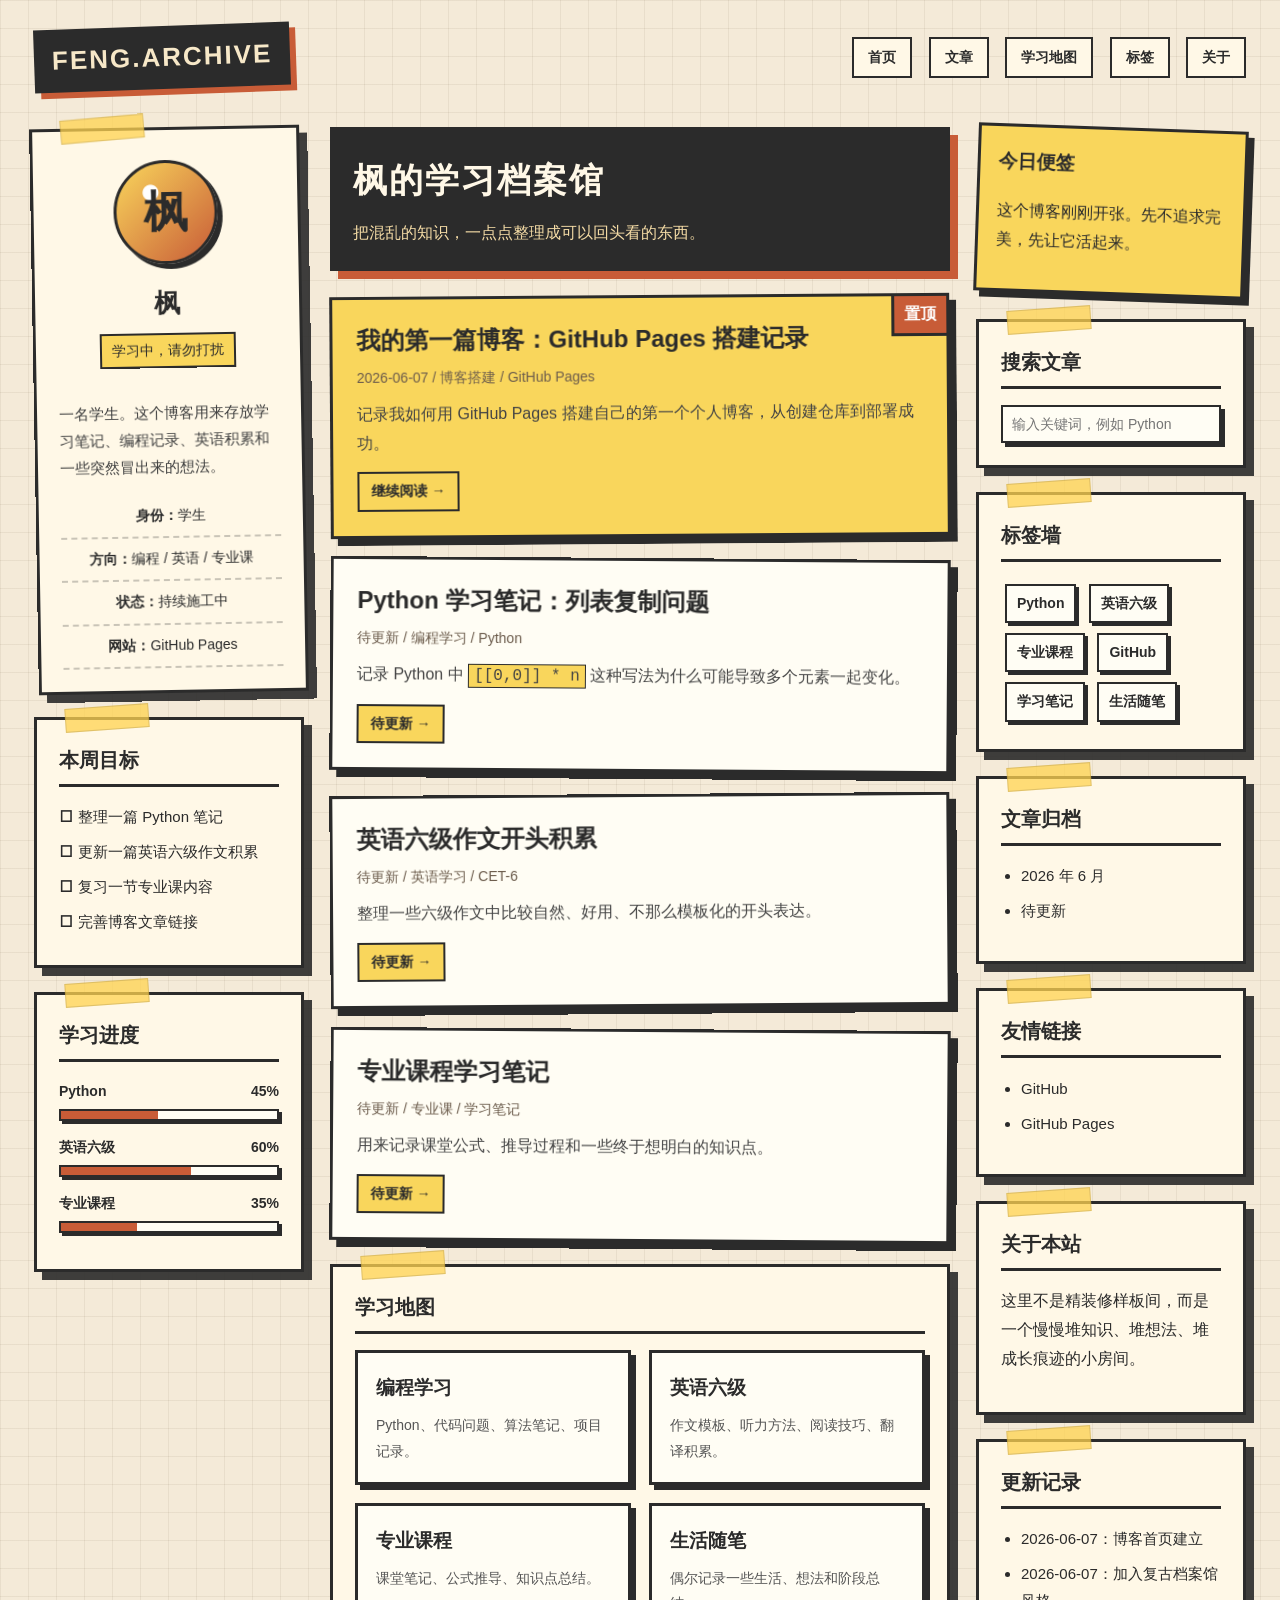
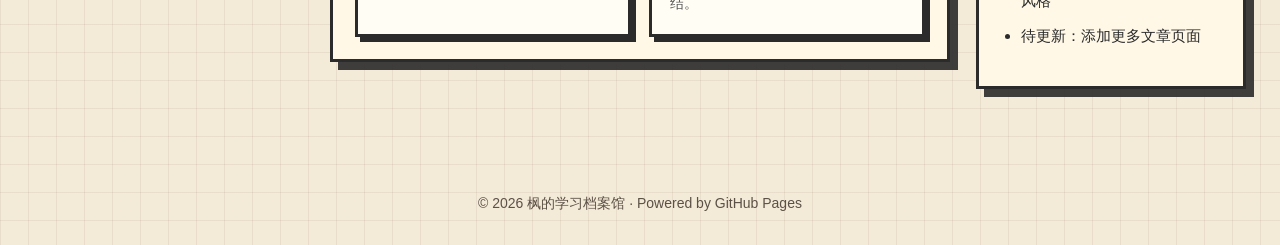
==== commit b095af7b: "初始页面" ====
--- a/index.html
+++ b/index.html
@@ -4,441 +4,7 @@
   <meta charset="UTF-8">
   <meta name="viewport" content="width=device-width, initial-scale=1.0">
   <title>枫的学习档案馆</title>
-
-  <style>
-    * {
-      box-sizing: border-box;
-    }
-
-    html {
-      scroll-behavior: smooth;
-    }
-
-    body {
-      margin: 0;
-      font-family: "Microsoft YaHei", Arial, sans-serif;
-      color: #2b2b2b;
-      line-height: 1.8;
-      background-color: #f4ead8;
-      background-image:
-        linear-gradient(rgba(90, 70, 50, 0.08) 1px, transparent 1px),
-        linear-gradient(90deg, rgba(90, 70, 50, 0.08) 1px, transparent 1px);
-      background-size: 28px 28px;
-    }
-
-    a {
-      color: inherit;
-      text-decoration: none;
-    }
-
-    .top-bar {
-      max-width: 1260px;
-      margin: 26px auto 18px;
-      padding: 0 24px;
-      display: flex;
-      justify-content: space-between;
-      align-items: center;
-    }
-
-    .logo {
-      font-size: 26px;
-      font-weight: 900;
-      letter-spacing: 2px;
-      background: #2b2b2b;
-      color: #f7e8c8;
-      padding: 8px 18px;
-      transform: rotate(-2deg);
-      box-shadow: 6px 6px 0 #c85c37;
-    }
-
-    .nav a {
-      display: inline-block;
-      margin-left: 12px;
-      padding: 6px 14px;
-      border: 2px solid #2b2b2b;
-      background: #fff8e7;
-      font-size: 14px;
-      font-weight: bold;
-      transition: 0.2s;
-    }
-
-    .nav a:hover {
-      transform: translateY(-3px) rotate(-2deg);
-      background: #f9d65c;
-    }
-
-    .layout {
-      max-width: 1260px;
-      margin: 0 auto;
-      padding: 20px 24px 50px;
-      display: grid;
-      grid-template-columns: 270px 1fr 270px;
-      gap: 26px;
-      align-items: start;
-    }
-
-    .panel {
-      background: #fff8e7;
-      border: 3px solid #2b2b2b;
-      box-shadow: 8px 8px 0 rgba(43, 43, 43, 0.9);
-      padding: 22px;
-      position: relative;
-      margin-bottom: 24px;
-    }
-
-    .panel::before {
-      content: "";
-      position: absolute;
-      width: 82px;
-      height: 22px;
-      background: rgba(255, 211, 80, 0.75);
-      top: -14px;
-      left: 28px;
-      transform: rotate(-4deg);
-      border: 1px solid rgba(0,0,0,0.12);
-    }
-
-    .panel h2 {
-      margin-top: 0;
-      font-size: 20px;
-      border-bottom: 3px solid #2b2b2b;
-      padding-bottom: 6px;
-    }
-
-    .profile-card {
-      text-align: center;
-      transform: rotate(-1deg);
-    }
-
-    .avatar {
-      width: 104px;
-      height: 104px;
-      margin: 8px auto 16px;
-      border-radius: 50%;
-      border: 3px solid #2b2b2b;
-      background:
-        radial-gradient(circle at 35% 30%, #fff 0 8%, transparent 9%),
-        linear-gradient(135deg, #f9d65c, #c85c37);
-      display: flex;
-      align-items: center;
-      justify-content: center;
-      font-size: 44px;
-      font-weight: 900;
-      color: #2b2b2b;
-      box-shadow: 5px 5px 0 #2b2b2b;
-      transition: 0.3s;
-    }
-
-    .avatar:hover {
-      transform: rotate(8deg) scale(1.06);
-    }
-
-    .name {
-      font-size: 26px;
-      font-weight: 900;
-      margin-bottom: 6px;
-    }
-
-    .motto {
-      font-size: 14px;
-      background: #f9d65c;
-      display: inline-block;
-      padding: 3px 10px;
-      border: 2px solid #2b2b2b;
-      margin-bottom: 16px;
-    }
-
-    .profile-text {
-      text-align: left;
-      font-size: 15px;
-      color: #3f3f3f;
-    }
-
-    .info-list {
-      list-style: none;
-      padding: 0;
-      margin: 14px 0 0;
-      font-size: 14px;
-    }
-
-    .info-list li {
-      border-bottom: 2px dashed rgba(43, 43, 43, 0.25);
-      padding: 8px 0;
-    }
-
-    .check-list {
-      list-style: none;
-      padding: 0;
-      margin: 0;
-      font-size: 15px;
-    }
-
-    .check-list li {
-      margin: 8px 0;
-    }
-
-    .check-list li::before {
-      content: "☐ ";
-      font-weight: bold;
-    }
-
-    .progress-box {
-      margin-bottom: 14px;
-    }
-
-    .progress-title {
-      display: flex;
-      justify-content: space-between;
-      font-size: 14px;
-      font-weight: bold;
-    }
-
-    .bar {
-      height: 12px;
-      border: 2px solid #2b2b2b;
-      background: #fffdf4;
-      margin-top: 5px;
-      box-shadow: 3px 3px 0 #2b2b2b;
-    }
-
-    .bar span {
-      display: block;
-      height: 100%;
-      background: #c85c37;
-    }
-
-    .center-title {
-      margin: 0 0 24px;
-      padding: 20px;
-      border: 3px solid #2b2b2b;
-      background: #2b2b2b;
-      color: #fff8e7;
-      box-shadow: 8px 8px 0 #c85c37;
-    }
-
-    .center-title h1 {
-      margin: 0;
-      font-size: 34px;
-      letter-spacing: 2px;
-    }
-
-    .center-title p {
-      margin: 8px 0 0;
-      color: #f5dca6;
-    }
-
-    .article {
-      background: #fffdf4;
-      border: 3px solid #2b2b2b;
-      margin-bottom: 22px;
-      padding: 24px;
-      box-shadow: 7px 7px 0 #2b2b2b;
-      position: relative;
-      transition: 0.22s;
-    }
-
-    .article:nth-child(odd) {
-      transform: rotate(0.4deg);
-    }
-
-    .article:nth-child(even) {
-      transform: rotate(-0.4deg);
-    }
-
-    .article:hover {
-      transform: translateY(-6px) rotate(0deg);
-      box-shadow: 11px 11px 0 #c85c37;
-    }
-
-    .article h2 {
-      margin: 0 0 8px;
-      font-size: 24px;
-      line-height: 1.4;
-    }
-
-    .article h2 a:hover {
-      color: #c85c37;
-    }
-
-    .meta {
-      font-size: 14px;
-      color: #6b5b4b;
-      margin-bottom: 10px;
-    }
-
-    .summary {
-      margin: 0;
-      color: #444;
-    }
-
-    .read-more {
-      display: inline-block;
-      margin-top: 14px;
-      padding: 5px 12px;
-      background: #f9d65c;
-      border: 2px solid #2b2b2b;
-      font-weight: bold;
-      font-size: 14px;
-      transition: 0.2s;
-    }
-
-    .read-more:hover {
-      background: #c85c37;
-      color: white;
-      transform: translateX(5px);
-    }
-
-    .pinned {
-      background: #f9d65c;
-    }
-
-    .pinned::after {
-      content: "置顶";
-      position: absolute;
-      top: -3px;
-      right: -3px;
-      background: #c85c37;
-      color: white;
-      border: 3px solid #2b2b2b;
-      padding: 4px 10px;
-      font-weight: bold;
-    }
-
-    .map-grid {
-      display: grid;
-      grid-template-columns: 1fr 1fr;
-      gap: 18px;
-    }
-
-    .map-card {
-      background: #fffdf4;
-      border: 3px solid #2b2b2b;
-      box-shadow: 5px 5px 0 #2b2b2b;
-      padding: 18px;
-      transition: 0.2s;
-    }
-
-    .map-card:hover {
-      transform: translateY(-4px);
-      box-shadow: 7px 7px 0 #c85c37;
-    }
-
-    .map-card h3 {
-      margin: 0 0 8px;
-      font-size: 19px;
-    }
-
-    .map-card p {
-      margin: 0;
-      font-size: 14px;
-      color: #555;
-    }
-
-    .note {
-      background: #f9d65c;
-      border: 3px solid #2b2b2b;
-      box-shadow: 6px 6px 0 #2b2b2b;
-      padding: 18px;
-      margin-bottom: 24px;
-      transform: rotate(2deg);
-    }
-
-    .note h3 {
-      margin-top: 0;
-    }
-
-    .search-box input {
-      width: 100%;
-      padding: 9px;
-      border: 2px solid #2b2b2b;
-      background: #fffdf4;
-      font-size: 14px;
-      outline: none;
-      box-shadow: 4px 4px 0 #2b2b2b;
-    }
-
-    .tag {
-      display: inline-block;
-      border: 2px solid #2b2b2b;
-      background: #fffdf4;
-      padding: 5px 10px;
-      margin: 5px 4px;
-      font-size: 14px;
-      font-weight: bold;
-      box-shadow: 3px 3px 0 #2b2b2b;
-      transition: 0.2s;
-    }
-
-    .tag:hover {
-      background: #f9d65c;
-      transform: rotate(-4deg);
-    }
-
-    .archive-list,
-    .link-list,
-    .update-list {
-      padding-left: 20px;
-      font-size: 15px;
-    }
-
-    .archive-list li,
-    .link-list li,
-    .update-list li {
-      margin-bottom: 8px;
-    }
-
-    .footer {
-      text-align: center;
-      padding: 28px;
-      font-size: 14px;
-      color: #5c5146;
-    }
-
-    @keyframes appear {
-      from {
-        opacity: 0;
-        transform: translateY(20px);
-      }
-
-      to {
-        opacity: 1;
-      }
-    }
-
-    .panel,
-    .article,
-    .center-title,
-    .note,
-    .map-card {
-      animation: appear 0.7s ease both;
-    }
-
-    @media (max-width: 980px) {
-      .layout {
-        grid-template-columns: 1fr;
-      }
-
-      .profile-card,
-      .article:nth-child(odd),
-      .article:nth-child(even),
-      .note {
-        transform: none;
-      }
-
-      .top-bar {
-        flex-direction: column;
-        gap: 18px;
-      }
-
-      .nav a {
-        margin: 5px;
-      }
-
-      .map-grid {
-        grid-template-columns: 1fr;
-      }
-    }
-  </style>
+  <link rel="stylesheet" href="css/style.css">
 </head>
 
 <body>
@@ -542,7 +108,7 @@
         </h2>
         <div class="meta">待更新 / 编程学习 / Python</div>
         <p class="summary">
-          记录 Python 中 [[0,0]] * n 这种写法为什么可能导致多个元素一起变化。
+          记录 Python 中 <code>[[0,0]] * n</code> 这种写法为什么可能导致多个元素一起变化。
         </p>
         <a class="read-more" href="#">待更新 →</a>
       </article>
@@ -602,9 +168,7 @@
 
       <section class="note">
         <h3>今日便签</h3>
-        <p>
-          这个博客刚刚开张。先不追求完美，先让它活起来。
-        </p>
+        <p>这个博客刚刚开张。先不追求完美，先让它活起来。</p>
       </section>
 
       <section class="panel search-box">
@@ -662,25 +226,6 @@
     © 2026 枫的学习档案馆 · Powered by GitHub Pages
   </footer>
 
-  <script>
-    const searchInput = document.getElementById("searchInput");
-    const articles = document.querySelectorAll(".article");
-
-    searchInput.addEventListener("input", function () {
-      const keyword = this.value.trim().toLowerCase();
-
-      articles.forEach(article => {
-        const title = article.dataset.title.toLowerCase();
-        const text = article.innerText.toLowerCase();
-
-        if (title.includes(keyword) || text.includes(keyword)) {
-          article.style.display = "block";
-        } else {
-          article.style.display = "none";
-        }
-      });
-    });
-  </script>
-
+  <script src="js/main.js"></script>
 </body>
 </html>
--- a/css/style.css
+++ b/css/style.css
@@ -0,0 +1,471 @@
+* {
+  box-sizing: border-box;
+}
+
+html {
+  scroll-behavior: smooth;
+}
+
+body {
+  margin: 0;
+  font-family: "Microsoft YaHei", Arial, sans-serif;
+  color: #2b2b2b;
+  line-height: 1.8;
+  background-color: #f4ead8;
+  background-image:
+    linear-gradient(rgba(90, 70, 50, 0.08) 1px, transparent 1px),
+    linear-gradient(90deg, rgba(90, 70, 50, 0.08) 1px, transparent 1px);
+  background-size: 28px 28px;
+}
+
+a {
+  color: inherit;
+  text-decoration: none;
+}
+
+code {
+  background: #f9d65c;
+  padding: 2px 5px;
+  border: 1px solid #2b2b2b;
+  font-family: Consolas, "Courier New", monospace;
+}
+
+.top-bar {
+  max-width: 1260px;
+  margin: 26px auto 18px;
+  padding: 0 24px;
+  display: flex;
+  justify-content: space-between;
+  align-items: center;
+}
+
+.logo {
+  font-size: 26px;
+  font-weight: 900;
+  letter-spacing: 2px;
+  background: #2b2b2b;
+  color: #f7e8c8;
+  padding: 8px 18px;
+  transform: rotate(-2deg);
+  box-shadow: 6px 6px 0 #c85c37;
+}
+
+.nav a {
+  display: inline-block;
+  margin-left: 12px;
+  padding: 6px 14px;
+  border: 2px solid #2b2b2b;
+  background: #fff8e7;
+  font-size: 14px;
+  font-weight: bold;
+  transition: 0.2s;
+}
+
+.nav a:hover {
+  transform: translateY(-3px) rotate(-2deg);
+  background: #f9d65c;
+}
+
+.layout {
+  max-width: 1260px;
+  margin: 0 auto;
+  padding: 20px 24px 50px;
+  display: grid;
+  grid-template-columns: 270px 1fr 270px;
+  gap: 26px;
+  align-items: start;
+}
+
+.panel {
+  background: #fff8e7;
+  border: 3px solid #2b2b2b;
+  box-shadow: 8px 8px 0 rgba(43, 43, 43, 0.9);
+  padding: 22px;
+  position: relative;
+  margin-bottom: 24px;
+}
+
+.panel::before {
+  content: "";
+  position: absolute;
+  width: 82px;
+  height: 22px;
+  background: rgba(255, 211, 80, 0.75);
+  top: -14px;
+  left: 28px;
+  transform: rotate(-4deg);
+  border: 1px solid rgba(0, 0, 0, 0.12);
+}
+
+.panel h2 {
+  margin-top: 0;
+  font-size: 20px;
+  border-bottom: 3px solid #2b2b2b;
+  padding-bottom: 6px;
+}
+
+.profile-card {
+  text-align: center;
+  transform: rotate(-1deg);
+}
+
+.avatar {
+  width: 104px;
+  height: 104px;
+  margin: 8px auto 16px;
+  border-radius: 50%;
+  border: 3px solid #2b2b2b;
+  background:
+    radial-gradient(circle at 35% 30%, #fff 0 8%, transparent 9%),
+    linear-gradient(135deg, #f9d65c, #c85c37);
+  display: flex;
+  align-items: center;
+  justify-content: center;
+  font-size: 44px;
+  font-weight: 900;
+  color: #2b2b2b;
+  box-shadow: 5px 5px 0 #2b2b2b;
+  transition: 0.3s;
+}
+
+.avatar:hover {
+  transform: rotate(8deg) scale(1.06);
+}
+
+.name {
+  font-size: 26px;
+  font-weight: 900;
+  margin-bottom: 6px;
+}
+
+.motto {
+  font-size: 14px;
+  background: #f9d65c;
+  display: inline-block;
+  padding: 3px 10px;
+  border: 2px solid #2b2b2b;
+  margin-bottom: 16px;
+}
+
+.profile-text {
+  text-align: left;
+  font-size: 15px;
+  color: #3f3f3f;
+}
+
+.info-list {
+  list-style: none;
+  padding: 0;
+  margin: 14px 0 0;
+  font-size: 14px;
+}
+
+.info-list li {
+  border-bottom: 2px dashed rgba(43, 43, 43, 0.25);
+  padding: 8px 0;
+}
+
+.check-list {
+  list-style: none;
+  padding: 0;
+  margin: 0;
+  font-size: 15px;
+}
+
+.check-list li {
+  margin: 8px 0;
+}
+
+.check-list li::before {
+  content: "☐ ";
+  font-weight: bold;
+}
+
+.progress-box {
+  margin-bottom: 14px;
+}
+
+.progress-title {
+  display: flex;
+  justify-content: space-between;
+  font-size: 14px;
+  font-weight: bold;
+}
+
+.bar {
+  height: 12px;
+  border: 2px solid #2b2b2b;
+  background: #fffdf4;
+  margin-top: 5px;
+  box-shadow: 3px 3px 0 #2b2b2b;
+}
+
+.bar span {
+  display: block;
+  height: 100%;
+  background: #c85c37;
+}
+
+.center-title {
+  margin: 0 0 24px;
+  padding: 20px;
+  border: 3px solid #2b2b2b;
+  background: #2b2b2b;
+  color: #fff8e7;
+  box-shadow: 8px 8px 0 #c85c37;
+}
+
+.center-title h1 {
+  margin: 0;
+  font-size: 34px;
+  letter-spacing: 2px;
+}
+
+.center-title p {
+  margin: 8px 0 0;
+  color: #f5dca6;
+}
+
+.article {
+  background: #fffdf4;
+  border: 3px solid #2b2b2b;
+  margin-bottom: 22px;
+  padding: 24px;
+  box-shadow: 7px 7px 0 #2b2b2b;
+  position: relative;
+  transition: 0.22s;
+}
+
+.article:nth-child(odd) {
+  transform: rotate(0.4deg);
+}
+
+.article:nth-child(even) {
+  transform: rotate(-0.4deg);
+}
+
+.article:hover {
+  transform: translateY(-6px) rotate(0deg);
+  box-shadow: 11px 11px 0 #c85c37;
+}
+
+.article h1,
+.article h2 {
+  margin: 0 0 8px;
+  font-size: 24px;
+  line-height: 1.4;
+}
+
+.article h1 {
+  font-size: 32px;
+}
+
+.article h2 a:hover {
+  color: #c85c37;
+}
+
+.meta {
+  font-size: 14px;
+  color: #6b5b4b;
+  margin-bottom: 10px;
+}
+
+.summary {
+  margin: 0;
+  color: #444;
+}
+
+.read-more {
+  display: inline-block;
+  margin-top: 14px;
+  padding: 5px 12px;
+  background: #f9d65c;
+  border: 2px solid #2b2b2b;
+  font-weight: bold;
+  font-size: 14px;
+  transition: 0.2s;
+}
+
+.read-more:hover {
+  background: #c85c37;
+  color: white;
+  transform: translateX(5px);
+}
+
+.pinned {
+  background: #f9d65c;
+}
+
+.pinned::after {
+  content: "置顶";
+  position: absolute;
+  top: -3px;
+  right: -3px;
+  background: #c85c37;
+  color: white;
+  border: 3px solid #2b2b2b;
+  padding: 4px 10px;
+  font-weight: bold;
+}
+
+.map-grid {
+  display: grid;
+  grid-template-columns: 1fr 1fr;
+  gap: 18px;
+}
+
+.map-card {
+  background: #fffdf4;
+  border: 3px solid #2b2b2b;
+  box-shadow: 5px 5px 0 #2b2b2b;
+  padding: 18px;
+  transition: 0.2s;
+}
+
+.map-card:hover {
+  transform: translateY(-4px);
+  box-shadow: 7px 7px 0 #c85c37;
+}
+
+.map-card h3 {
+  margin: 0 0 8px;
+  font-size: 19px;
+}
+
+.map-card p {
+  margin: 0;
+  font-size: 14px;
+  color: #555;
+}
+
+.note {
+  background: #f9d65c;
+  border: 3px solid #2b2b2b;
+  box-shadow: 6px 6px 0 #2b2b2b;
+  padding: 18px;
+  margin-bottom: 24px;
+  transform: rotate(2deg);
+}
+
+.note h3 {
+  margin-top: 0;
+}
+
+.search-box input {
+  width: 100%;
+  padding: 9px;
+  border: 2px solid #2b2b2b;
+  background: #fffdf4;
+  font-size: 14px;
+  outline: none;
+  box-shadow: 4px 4px 0 #2b2b2b;
+}
+
+.tag {
+  display: inline-block;
+  border: 2px solid #2b2b2b;
+  background: #fffdf4;
+  padding: 5px 10px;
+  margin: 5px 4px;
+  font-size: 14px;
+  font-weight: bold;
+  box-shadow: 3px 3px 0 #2b2b2b;
+  transition: 0.2s;
+}
+
+.tag:hover {
+  background: #f9d65c;
+  transform: rotate(-4deg);
+}
+
+.archive-list,
+.link-list,
+.update-list {
+  padding-left: 20px;
+  font-size: 15px;
+}
+
+.archive-list li,
+.link-list li,
+.update-list li {
+  margin-bottom: 8px;
+}
+
+.footer {
+  text-align: center;
+  padding: 28px;
+  font-size: 14px;
+  color: #5c5146;
+}
+
+.article-page {
+  max-width: 900px;
+  margin: 0 auto;
+  padding: 20px 24px 50px;
+}
+
+.article-content p {
+  font-size: 17px;
+  margin-bottom: 18px;
+}
+
+.article-content pre {
+  background: #2b2b2b;
+  color: #fff8e7;
+  padding: 16px;
+  overflow-x: auto;
+  border: 3px solid #2b2b2b;
+  box-shadow: 6px 6px 0 #c85c37;
+}
+
+.article-content pre code {
+  background: none;
+  border: none;
+  padding: 0;
+  color: inherit;
+}
+
+@keyframes appear {
+  from {
+    opacity: 0;
+    transform: translateY(20px);
+  }
+
+  to {
+    opacity: 1;
+  }
+}
+
+.panel,
+.article,
+.center-title,
+.note,
+.map-card {
+  animation: appear 0.7s ease both;
+}
+
+@media (max-width: 980px) {
+  .layout {
+    grid-template-columns: 1fr;
+  }
+
+  .profile-card,
+  .article:nth-child(odd),
+  .article:nth-child(even),
+  .note {
+    transform: none;
+  }
+
+  .top-bar {
+    flex-direction: column;
+    gap: 18px;
+  }
+
+  .nav a {
+    margin: 5px;
+  }
+
+  .map-grid {
+    grid-template-columns: 1fr;
+  }
+}
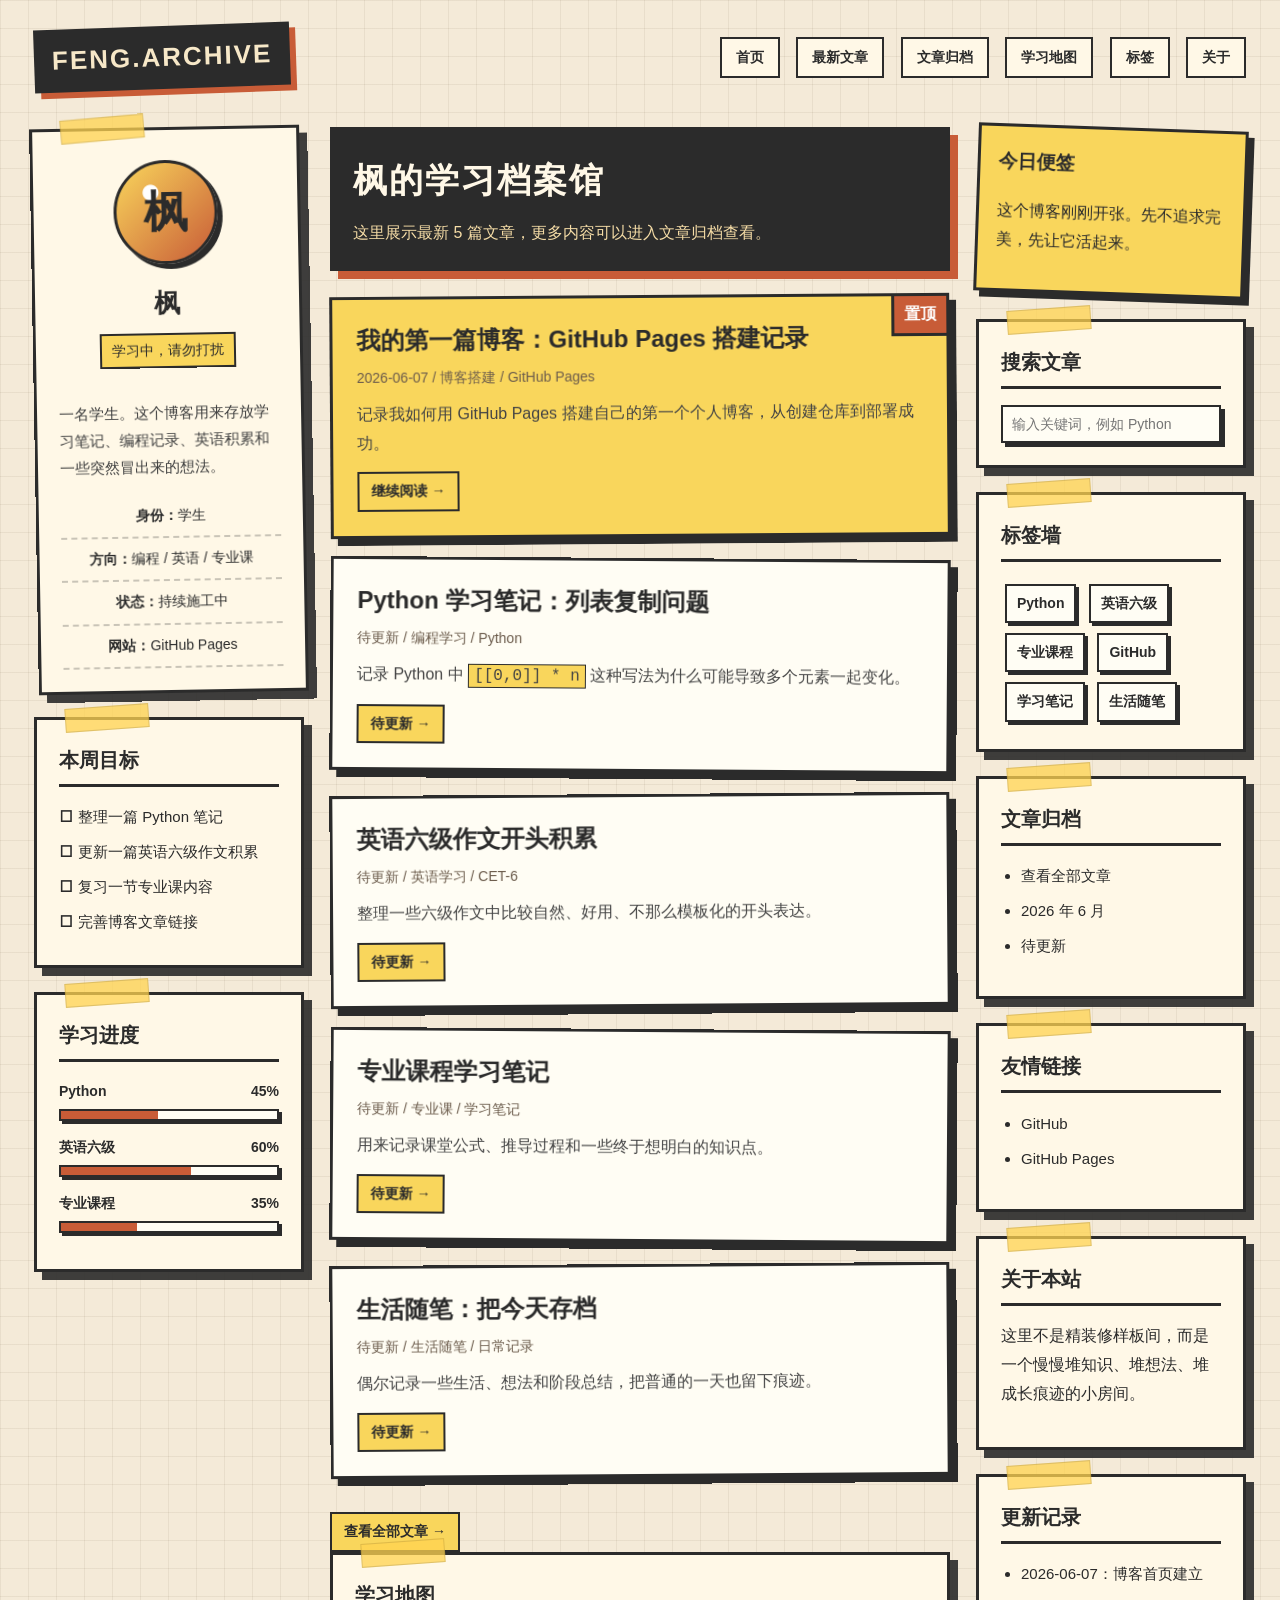
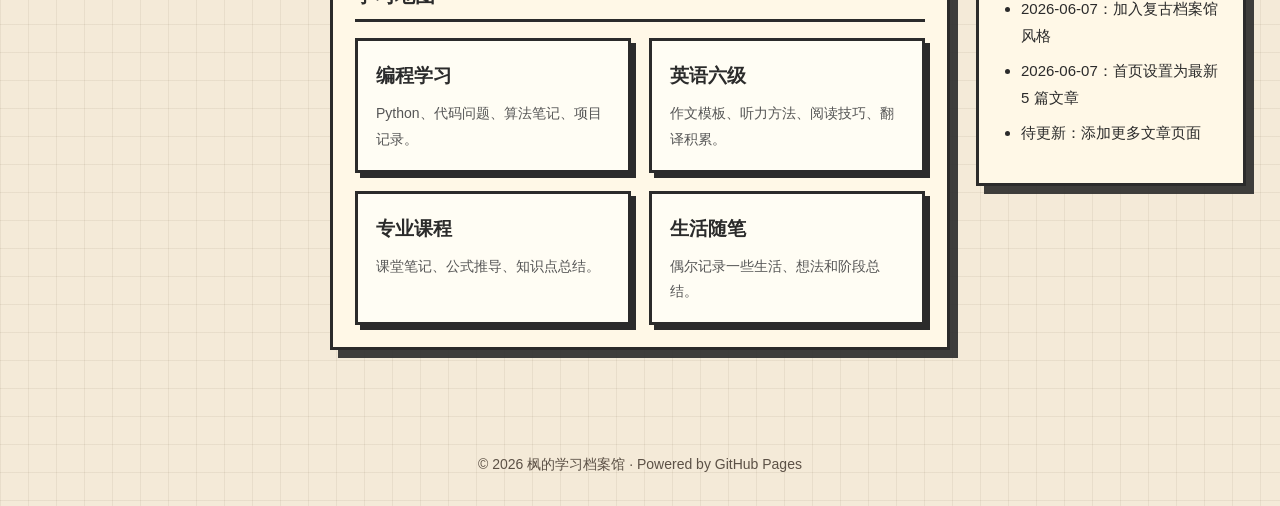
==== commit 004f6702: "博客主页" ====
--- a/index.html
+++ b/index.html
@@ -9,223 +9,249 @@
 
 <body>
 
-  <header class="top-bar">
-    <div class="logo">FENG.ARCHIVE</div>
-
-    <nav class="nav">
-      <a href="index.html">首页</a>
-      <a href="#articles">文章</a>
-      <a href="#map">学习地图</a>
-      <a href="#tags">标签</a>
-      <a href="#about">关于</a>
-    </nav>
-  </header>
-
-  <main class="layout">
-
-    <!-- 左栏：个人档案 -->
-    <aside class="left">
-
-      <section class="panel profile-card">
-        <div class="avatar">枫</div>
-        <div class="name">枫</div>
-        <div class="motto">学习中，请勿打扰</div>
-
-        <p class="profile-text">
-          一名学生。这个博客用来存放学习笔记、编程记录、英语积累和一些突然冒出来的想法。
-        </p>
-
-        <ul class="info-list">
-          <li><strong>身份：</strong>学生</li>
-          <li><strong>方向：</strong>编程 / 英语 / 专业课</li>
-          <li><strong>状态：</strong>持续施工中</li>
-          <li><strong>网站：</strong>GitHub Pages</li>
-        </ul>
-      </section>
-
-      <section class="panel">
-        <h2>本周目标</h2>
-        <ul class="check-list">
-          <li>整理一篇 Python 笔记</li>
-          <li>更新一篇英语六级作文积累</li>
-          <li>复习一节专业课内容</li>
-          <li>完善博客文章链接</li>
-        </ul>
-      </section>
-
-      <section class="panel">
-        <h2>学习进度</h2>
-
-        <div class="progress-box">
-          <div class="progress-title">
-            <span>Python</span>
-            <span>45%</span>
-          </div>
-          <div class="bar"><span style="width: 45%;"></span></div>
-        </div>
-
-        <div class="progress-box">
-          <div class="progress-title">
-            <span>英语六级</span>
-            <span>60%</span>
-          </div>
-          <div class="bar"><span style="width: 60%;"></span></div>
-        </div>
-
-        <div class="progress-box">
-          <div class="progress-title">
-            <span>专业课程</span>
-            <span>35%</span>
-          </div>
-          <div class="bar"><span style="width: 35%;"></span></div>
-        </div>
-      </section>
-
-    </aside>
-
-    <!-- 中栏：主要内容 -->
-    <section class="middle" id="articles">
-
-      <div class="center-title">
-        <h1>枫的学习档案馆</h1>
-        <p>把混乱的知识，一点点整理成可以回头看的东西。</p>
-      </div>
-
-      <article class="article pinned" data-title="GitHub Pages 博客搭建记录">
-        <h2>
-          <a href="post/my-first-blog.html">我的第一篇博客：GitHub Pages 搭建记录</a>
-        </h2>
-        <div class="meta">2026-06-07 / 博客搭建 / GitHub Pages</div>
-        <p class="summary">
-          记录我如何用 GitHub Pages 搭建自己的第一个个人博客，从创建仓库到部署成功。
-        </p>
-        <a class="read-more" href="post/my-first-blog.html">继续阅读 →</a>
-      </article>
-
-      <article class="article" data-title="Python 学习笔记 列表复制问题">
-        <h2>
-          <a href="#">Python 学习笔记：列表复制问题</a>
-        </h2>
-        <div class="meta">待更新 / 编程学习 / Python</div>
-        <p class="summary">
-          记录 Python 中 <code>[[0,0]] * n</code> 这种写法为什么可能导致多个元素一起变化。
-        </p>
-        <a class="read-more" href="#">待更新 →</a>
-      </article>
-
-      <article class="article" data-title="英语六级作文开头积累">
-        <h2>
-          <a href="#">英语六级作文开头积累</a>
-        </h2>
-        <div class="meta">待更新 / 英语学习 / CET-6</div>
-        <p class="summary">
-          整理一些六级作文中比较自然、好用、不那么模板化的开头表达。
-        </p>
-        <a class="read-more" href="#">待更新 →</a>
-      </article>
-
-      <article class="article" data-title="专业课程学习笔记">
-        <h2>
-          <a href="#">专业课程学习笔记</a>
-        </h2>
-        <div class="meta">待更新 / 专业课 / 学习笔记</div>
-        <p class="summary">
-          用来记录课堂公式、推导过程和一些终于想明白的知识点。
-        </p>
-        <a class="read-more" href="#">待更新 →</a>
-      </article>
-
-      <section class="panel" id="map">
-        <h2>学习地图</h2>
-
-        <div class="map-grid">
-          <div class="map-card">
-            <h3>编程学习</h3>
-            <p>Python、代码问题、算法笔记、项目记录。</p>
-          </div>
-
-          <div class="map-card">
-            <h3>英语六级</h3>
-            <p>作文模板、听力方法、阅读技巧、翻译积累。</p>
-          </div>
-
-          <div class="map-card">
-            <h3>专业课程</h3>
-            <p>课堂笔记、公式推导、知识点总结。</p>
-          </div>
-
-          <div class="map-card">
-            <h3>生活随笔</h3>
-            <p>偶尔记录一些生活、想法和阶段总结。</p>
-          </div>
-        </div>
-      </section>
-
-    </section>
-
-    <!-- 右栏：工具区 -->
-    <aside class="right">
-
-      <section class="note">
-        <h3>今日便签</h3>
-        <p>这个博客刚刚开张。先不追求完美，先让它活起来。</p>
-      </section>
-
-      <section class="panel search-box">
-        <h2>搜索文章</h2>
-        <input type="text" id="searchInput" placeholder="输入关键词，例如 Python">
-      </section>
-
-      <section class="panel" id="tags">
-        <h2>标签墙</h2>
-        <span class="tag">Python</span>
-        <span class="tag">英语六级</span>
-        <span class="tag">专业课程</span>
-        <span class="tag">GitHub</span>
-        <span class="tag">学习笔记</span>
-        <span class="tag">生活随笔</span>
-      </section>
-
-      <section class="panel">
-        <h2>文章归档</h2>
-        <ul class="archive-list">
-          <li>2026 年 6 月</li>
-          <li>待更新</li>
-        </ul>
-      </section>
-
-      <section class="panel">
-        <h2>友情链接</h2>
-        <ul class="link-list">
-          <li><a href="https://github.com/" target="_blank">GitHub</a></li>
-          <li><a href="https://pages.github.com/" target="_blank">GitHub Pages</a></li>
-        </ul>
-      </section>
-
-      <section class="panel" id="about">
-        <h2>关于本站</h2>
-        <p>
-          这里不是精装修样板间，而是一个慢慢堆知识、堆想法、堆成长痕迹的小房间。
-        </p>
-      </section>
-
-      <section class="panel">
-        <h2>更新记录</h2>
-        <ul class="update-list">
-          <li>2026-06-07：博客首页建立</li>
-          <li>2026-06-07：加入复古档案馆风格</li>
-          <li>待更新：添加更多文章页面</li>
-        </ul>
-      </section>
-
-    </aside>
-
-  </main>
-
-  <footer class="footer">
-    © 2026 枫的学习档案馆 · Powered by GitHub Pages
-  </footer>
-
-  <script src="js/main.js"></script>
+<header class="top-bar">
+  <div class="logo">FENG.ARCHIVE</div>
+
+  <nav class="nav">
+    <a href="index.html">首页</a>
+    <a href="#articles">最新文章</a>
+    <a href="archive.html">文章归档</a>
+    <a href="#map">学习地图</a>
+    <a href="#tags">标签</a>
+    <a href="#about">关于</a>
+  </nav>
+</header>
+
+<main class="layout">
+
+  <!-- 左栏：个人档案 -->
+  <aside class="left">
+
+    <section class="panel profile-card">
+      <div class="avatar">枫</div>
+      <div class="name">枫</div>
+      <div class="motto">学习中，请勿打扰</div>
+
+      <p class="profile-text">
+        一名学生。这个博客用来存放学习笔记、编程记录、英语积累和一些突然冒出来的想法。
+      </p>
+
+      <ul class="info-list">
+        <li><strong>身份：</strong>学生</li>
+        <li><strong>方向：</strong>编程 / 英语 / 专业课</li>
+        <li><strong>状态：</strong>持续施工中</li>
+        <li><strong>网站：</strong>GitHub Pages</li>
+      </ul>
+    </section>
+
+    <section class="panel">
+      <h2>本周目标</h2>
+      <ul class="check-list">
+        <li>整理一篇 Python 笔记</li>
+        <li>更新一篇英语六级作文积累</li>
+        <li>复习一节专业课内容</li>
+        <li>完善博客文章链接</li>
+      </ul>
+    </section>
+
+    <section class="panel">
+      <h2>学习进度</h2>
+
+      <div class="progress-box">
+        <div class="progress-title">
+          <span>Python</span>
+          <span>45%</span>
+        </div>
+        <div class="bar"><span style="width: 45%;"></span></div>
+      </div>
+
+      <div class="progress-box">
+        <div class="progress-title">
+          <span>英语六级</span>
+          <span>60%</span>
+        </div>
+        <div class="bar"><span style="width: 60%;"></span></div>
+      </div>
+
+      <div class="progress-box">
+        <div class="progress-title">
+          <span>专业课程</span>
+          <span>35%</span>
+        </div>
+        <div class="bar"><span style="width: 35%;"></span></div>
+      </div>
+    </section>
+
+  </aside>
+
+  <!-- 中栏：最新文章 -->
+  <section class="middle" id="articles">
+
+    <div class="center-title">
+      <h1>枫的学习档案馆</h1>
+      <p>这里展示最新 5 篇文章，更多内容可以进入文章归档查看。</p>
+    </div>
+
+    <!-- 最新文章 1 -->
+    <article class="article pinned" data-title="GitHub Pages 博客搭建记录">
+      <h2>
+        <a href="post/my-first-blog.html">我的第一篇博客：GitHub Pages 搭建记录</a>
+      </h2>
+      <div class="meta">2026-06-07 / 博客搭建 / GitHub Pages</div>
+      <p class="summary">
+        记录我如何用 GitHub Pages 搭建自己的第一个个人博客，从创建仓库到部署成功。
+      </p>
+      <a class="read-more" href="post/my-first-blog.html">继续阅读 →</a>
+    </article>
+
+    <!-- 最新文章 2 -->
+    <article class="article" data-title="Python 学习笔记 列表复制问题">
+      <h2>
+        <a href="#">Python 学习笔记：列表复制问题</a>
+      </h2>
+      <div class="meta">待更新 / 编程学习 / Python</div>
+      <p class="summary">
+        记录 Python 中 <code>[[0,0]] * n</code> 这种写法为什么可能导致多个元素一起变化。
+      </p>
+      <a class="read-more" href="#">待更新 →</a>
+    </article>
+
+    <!-- 最新文章 3 -->
+    <article class="article" data-title="英语六级作文开头积累">
+      <h2>
+        <a href="#">英语六级作文开头积累</a>
+      </h2>
+      <div class="meta">待更新 / 英语学习 / CET-6</div>
+      <p class="summary">
+        整理一些六级作文中比较自然、好用、不那么模板化的开头表达。
+      </p>
+      <a class="read-more" href="#">待更新 →</a>
+    </article>
+
+    <!-- 最新文章 4 -->
+    <article class="article" data-title="专业课程学习笔记">
+      <h2>
+        <a href="#">专业课程学习笔记</a>
+      </h2>
+      <div class="meta">待更新 / 专业课 / 学习笔记</div>
+      <p class="summary">
+        用来记录课堂公式、推导过程和一些终于想明白的知识点。
+      </p>
+      <a class="read-more" href="#">待更新 →</a>
+    </article>
+
+    <!-- 最新文章 5 -->
+    <article class="article" data-title="生活随笔 把今天存档">
+      <h2>
+        <a href="#">生活随笔：把今天存档</a>
+      </h2>
+      <div class="meta">待更新 / 生活随笔 / 日常记录</div>
+      <p class="summary">
+        偶尔记录一些生活、想法和阶段总结，把普通的一天也留下痕迹。
+      </p>
+      <a class="read-more" href="#">待更新 →</a>
+    </article>
+
+    <div class="more-box">
+      <a class="read-more" href="archive.html">查看全部文章 →</a>
+    </div>
+
+    <!-- 学习地图 -->
+    <section class="panel" id="map">
+      <h2>学习地图</h2>
+
+      <div class="map-grid">
+        <div class="map-card">
+          <h3>编程学习</h3>
+          <p>Python、代码问题、算法笔记、项目记录。</p>
+        </div>
+
+        <div class="map-card">
+          <h3>英语六级</h3>
+          <p>作文模板、听力方法、阅读技巧、翻译积累。</p>
+        </div>
+
+        <div class="map-card">
+          <h3>专业课程</h3>
+          <p>课堂笔记、公式推导、知识点总结。</p>
+        </div>
+
+        <div class="map-card">
+          <h3>生活随笔</h3>
+          <p>偶尔记录一些生活、想法和阶段总结。</p>
+        </div>
+      </div>
+    </section>
+
+  </section>
+
+  <!-- 右栏：工具区 -->
+  <aside class="right">
+
+    <section class="note">
+      <h3>今日便签</h3>
+      <p>
+        这个博客刚刚开张。先不追求完美，先让它活起来。
+      </p>
+    </section>
+
+    <section class="panel search-box">
+      <h2>搜索文章</h2>
+      <input type="text" id="searchInput" placeholder="输入关键词，例如 Python">
+    </section>
+
+    <section class="panel" id="tags">
+      <h2>标签墙</h2>
+      <span class="tag">Python</span>
+      <span class="tag">英语六级</span>
+      <span class="tag">专业课程</span>
+      <span class="tag">GitHub</span>
+      <span class="tag">学习笔记</span>
+      <span class="tag">生活随笔</span>
+    </section>
+
+    <section class="panel">
+      <h2>文章归档</h2>
+      <ul class="archive-list">
+        <li><a href="archive.html">查看全部文章</a></li>
+        <li>2026 年 6 月</li>
+        <li>待更新</li>
+      </ul>
+    </section>
+
+    <section class="panel">
+      <h2>友情链接</h2>
+      <ul class="link-list">
+        <li><a href="https://github.com/" target="_blank">GitHub</a></li>
+        <li><a href="https://pages.github.com/" target="_blank">GitHub Pages</a></li>
+      </ul>
+    </section>
+
+    <section class="panel" id="about">
+      <h2>关于本站</h2>
+      <p>
+        这里不是精装修样板间，而是一个慢慢堆知识、堆想法、堆成长痕迹的小房间。
+      </p>
+    </section>
+
+    <section class="panel">
+      <h2>更新记录</h2>
+      <ul class="update-list">
+        <li>2026-06-07：博客首页建立</li>
+        <li>2026-06-07：加入复古档案馆风格</li>
+        <li>2026-06-07：首页设置为最新 5 篇文章</li>
+        <li>待更新：添加更多文章页面</li>
+      </ul>
+    </section>
+
+  </aside>
+
+</main>
+
+<footer class="footer">
+  © 2026 枫的学习档案馆 · Powered by GitHub Pages
+</footer>
+
+<script src="js/main.js"></script>
 </body>
 </html>
--- a/css/style.css
+++ b/css/style.css
@@ -468,4 +468,42 @@
   .map-grid {
     grid-template-columns: 1fr;
   }
-}
+
+.more-box {
+  text-align: center;
+  margin: 26px 0;
+}
+
+.archive-page {
+  max-width: 980px;
+  margin: 0 auto;
+  padding: 20px 24px 50px;
+}
+
+.archive-year {
+  margin-bottom: 28px;
+}
+
+.archive-item {
+  background: #fffdf4;
+  border: 3px solid #2b2b2b;
+  box-shadow: 6px 6px 0 #2b2b2b;
+  padding: 18px 20px;
+  margin-bottom: 18px;
+  transition: 0.2s;
+}
+
+.archive-item:hover {
+  transform: translateY(-4px);
+  box-shadow: 9px 9px 0 #c85c37;
+}
+
+.archive-item h2 {
+  margin: 0 0 8px;
+  font-size: 22px;
+}
+
+.archive-item h2 a:hover {
+  color: #c85c37;
+}
+}
